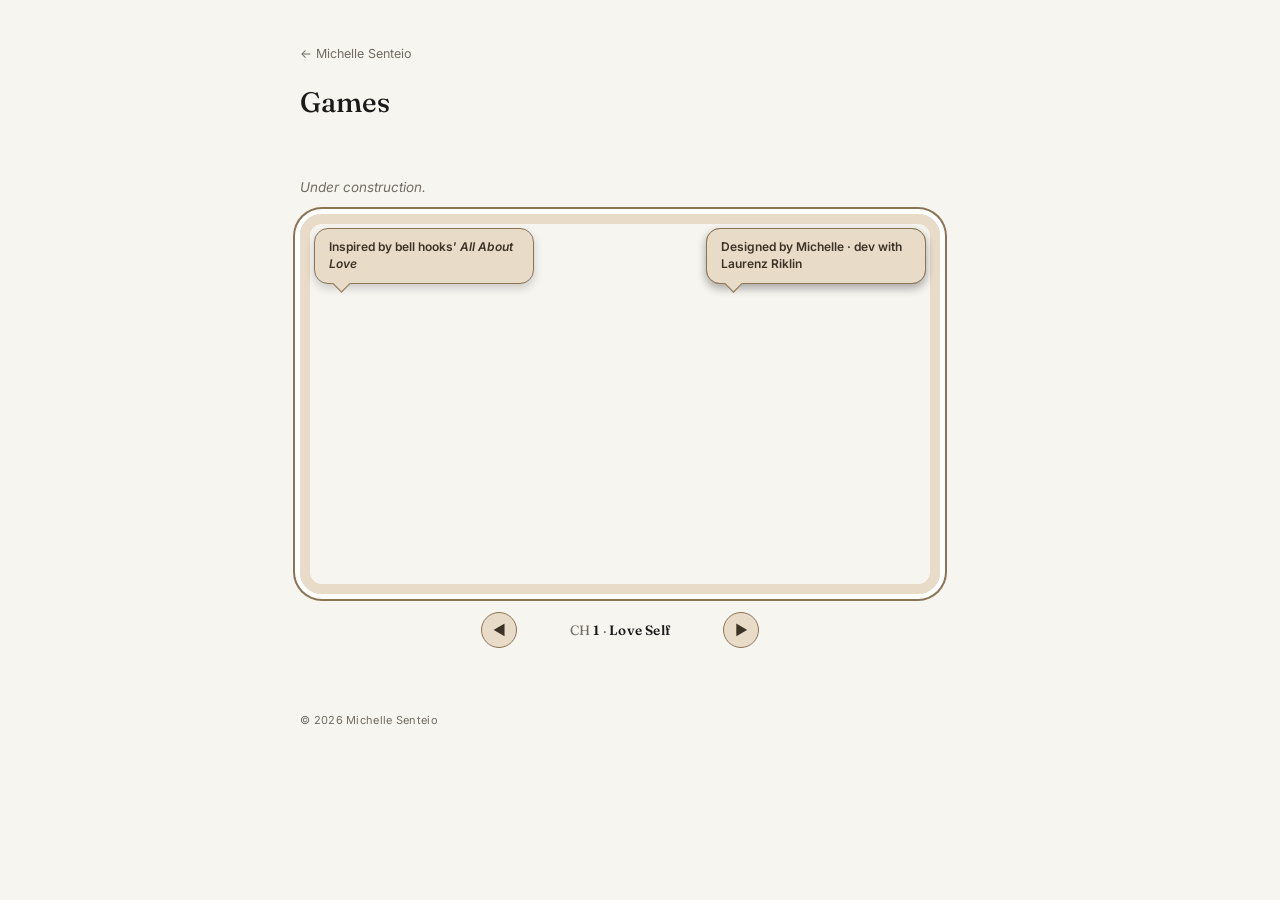
==== games.html @ 9a2dfd37 "Split Looking Glass and Games into their own pages The homepage now links out to lightweight project" ====
<!doctype html>
<html lang="en">
<head>
<meta charset="utf-8">
<meta name="viewport" content="width=device-width, initial-scale=1">
<title>Games — Michelle Senteio</title>
<meta name="robots" content="noindex, nofollow">
<link rel="icon" type="image/png" sizes="32x32" href="images/favicon-32.png">
<link rel="icon" type="image/png" sizes="512x512" href="images/favicon-512.png">
<link rel="apple-touch-icon" href="images/apple-touch-icon.png">
<link rel="preconnect" href="https://fonts.googleapis.com">
<link rel="preconnect" href="https://fonts.gstatic.com" crossorigin>
<link href="https://fonts.googleapis.com/css2?family=Fraunces:opsz,wght@9..144,400;9..144,500;9..144,600&family=Inter:wght@400;500;600&display=swap" rel="stylesheet">
<link rel="stylesheet" href="styles.css">
</head>
<body>

  <div class="container">
    <header class="subpage-header">
      <a class="back-link" href="index.html">&larr; Michelle Senteio</a>
      <h1 class="subpage-title">Games</h1>
    </header>

    <main>
      <section class="section">
        <p class="wip">Under construction.</p>

        <div class="game-tv">

          <div class="game-clip is-active" data-channel="1" data-title="Love Self">
            <video src="images/loveself-loop.mp4" autoplay muted loop playsinline></video>
            <div class="popup-bubble popup-3 pos-tr">Love Self — made for Graffiti Games, Play NYC 2020</div>
            <div class="popup-bubble popup-3 pos-tl" style="animation-delay:5.5s">Inspired by bell hooks&rsquo; <em>All About Love</em></div>
            <div class="popup-bubble popup-3 pos-tr" style="animation-delay:11s">Designed by Michelle &middot; dev with Laurenz Riklin</div>
          </div>

          <div class="game-clip" data-channel="2" data-title="Tuned Out">
            <video src="images/tuned-out-loop.mp4" muted loop playsinline></video>
            <div class="popup-bubble popup-3 pos-bl">Tuned Out — made with Ben Sironko &amp; Denver Coulson</div>
            <div class="popup-bubble popup-3 pos-br" style="animation-delay:5.5s">Winner, Human Human Machine Award &mdash; A MAZE./Berlin</div>
            <div class="popup-bubble popup-3 pos-bl" style="animation-delay:11s">NYU Game Center Incubator, 2017 &middot; toured XOXO Fest, Fantastic Arcade, Death By Arcade, IndieCade &amp; more</div>
          </div>

          <div class="game-clip" data-channel="3" data-title="Collect and Destroy">
            <video src="images/mermaid-loop.mp4" muted loop playsinline></video>
            <div class="popup-bubble popup-2 pos-tr">Video game music video for Merd Saplo &mdash; &ldquo;Collect and Destroy&rdquo;</div>
            <div class="popup-bubble popup-2 pos-br" style="animation-delay:5.5s">Made in collaboration with Laurenz Riklin</div>
          </div>

          <div class="game-clip" data-channel="4" data-title="Got an Idea">
            <video src="images/gotanidea-loop.mp4" muted loop playsinline></video>
            <div class="popup-bubble popup-2 pos-tr">Video game music video for Baba Ali &mdash; &ldquo;Got an Idea&rdquo;</div>
            <div class="popup-bubble popup-2 pos-bl" style="animation-delay:5.5s">Made in collaboration with Laurenz Riklin</div>
          </div>

          <div class="tv-static"></div>

          <div class="game-tv-controls">
            <button type="button" class="game-tv-btn" data-dir="-1" aria-label="Previous channel">&#9664;</button>
            <span class="game-tv-channel">CH <span class="game-tv-channel-num">1</span> &middot; <span class="game-tv-channel-title">Love Self</span></span>
            <button type="button" class="game-tv-btn" data-dir="1" aria-label="Next channel">&#9654;</button>
          </div>

        </div>
      </section>
    </main>

    <footer class="site-footer">
      <span>&copy; 2026 Michelle Senteio</span>
    </footer>
  </div>

  <script src="script.js"></script>
</body>
</html>
---- styles.css ----
:root{
  --ink:#1C1B1A;
  --muted:#726D63;
  --paper:#F7F5F0;
  --line:#E3DFD5;
  --serif:'Fraunces',Georgia,'Times New Roman',serif;
  --sans:'Inter',-apple-system,BlinkMacSystemFont,'Segoe UI',sans-serif;
  --max:680px;
}

*{box-sizing:border-box}
html,body{margin:0;padding:0}

body{
  background:var(--paper);
  color:var(--ink);
  font-family:var(--sans);
  line-height:1.6;
  -webkit-font-smoothing:antialiased;
}

.container{
  padding:0 24px;
}

header.intro,
main,
footer.site-footer{
  max-width:var(--max);
  margin:0 auto;
}

/* ---------- BANNER ---------- */
.banner{
  width:100%;
  line-height:0;
}

.banner-img{
  width:100%;
  height:auto;
  display:block;
}

/* ---------- INTRO ---------- */
header.intro{
  padding:40px 0 8px;
}

.name{
  font-family:var(--serif);
  font-weight:500;
  font-size:32px;
  line-height:1.1;
  margin:0 0 6px;
}

.role-line{
  font-size:11px;
  letter-spacing:2px;
  text-transform:uppercase;
  color:var(--muted);
  margin:0 0 16px;
}

.lede-row{
  display:flex;
  gap:24px;
  align-items:flex-start;
}

.lede{
  font-size:14.5px;
  color:#3C3830;
  line-height:1.6;
  margin:0;
  max-width:52ch;
  flex:1;
}

.lede em{font-style:italic;color:var(--ink)}

.lede-swim-wrap{
  flex-shrink:0;
  width:140px;
  height:140px;
  position:relative;
  display:block;
  cursor:pointer;
}

.lede-swim{
  position:absolute;
  inset:0;
  border-radius:50%;
  overflow:hidden;
  border:1px solid var(--line);
  background:#fff;
  display:block;
}

.lede-swim-badge{
  position:absolute;
  top:-10px;
  right:-10px;
  width:34px;
  height:auto;
  pointer-events:none;
  filter:drop-shadow(0 2px 4px rgba(28,27,26,.2));
}

.lede-swim-img{
  position:absolute;
  top:50%;
  left:50%;
  width:120px;
  height:120px;
  object-fit:contain;
  transform:translate(-50%, -50%) scale(1);
  transition:transform .2s ease-out;
  pointer-events:none;
}

.lede-swim::after{
  content:"";
  position:absolute;
  inset:0;
  border-radius:50%;
  pointer-events:none;
  background:
    radial-gradient(circle at 32% 28%, rgba(255,255,255,.55), rgba(255,255,255,0) 45%),
    radial-gradient(circle at 68% 76%, rgba(0,0,0,.10), rgba(0,0,0,0) 55%);
  opacity:0;
  transition:opacity .2s ease-out;
}

.lede-swim.is-hover::after{
  opacity:1;
}

@media (max-width:560px){
  header.intro{padding-top:32px}
  .lede-row{flex-direction:column-reverse;gap:20px}
}

/* ---------- SECTIONS ---------- */
main{padding:44px 0 8px}

.section{margin-bottom:8px}

.section h2{
  font-family:var(--sans);
  font-weight:600;
  font-size:11px;
  letter-spacing:2.4px;
  text-transform:uppercase;
  color:var(--muted);
  margin:0 0 22px;
}

.rule{height:1px;background:var(--line);margin:22px 0}
.rule.wide{margin:36px 0}

/* ---------- EXPERIENCE ---------- */
.wip{
  font-style:italic;
  font-size:13.5px;
  color:var(--muted);
  margin:0;
}

.project-card{
  display:block;
  text-decoration:none;
  color:inherit;
  margin-top:20px;
}

.project-card:first-of-type{
  margin-top:0;
}

.project-card-media{
  position:relative;
  display:block;
  overflow:hidden;
  border:1px solid var(--line);
}

.project-card-media img{
  width:100%;
  height:260px;
  object-fit:cover;
  display:block;
  transition:transform .3s ease;
}

.project-card:hover .project-card-media img{
  transform:scale(1.03);
}

.project-card-label{
  position:absolute;
  left:0;
  right:0;
  bottom:0;
  margin:0;
  padding:28px 18px 14px;
  background:linear-gradient(to top, rgba(0,0,0,.6), rgba(0,0,0,0));
  font-family:var(--serif);
  font-weight:600;
  font-size:16px;
  color:#fff;
}

.project-card-label .arrow{
  color:rgba(255,255,255,.75);
  display:inline-block;
  margin-left:4px;
  transition:margin-left .2s ease;
}

.project-card:hover .project-card-label .arrow{
  margin-left:9px;
}

/* ---------- SUBPAGES ---------- */
.subpage-header{
  padding:40px 0 8px;
  max-width:var(--max);
  margin:0 auto;
}

.back-link{
  display:inline-block;
  font-size:12.5px;
  color:var(--muted);
  text-decoration:none;
  margin-bottom:16px;
}

.back-link:hover{
  color:var(--ink);
}

.subpage-title{
  font-family:var(--serif);
  font-weight:500;
  font-size:28px;
  margin:0;
}

.wip-images{
  display:grid;
  grid-template-columns:repeat(auto-fit, minmax(260px, 1fr));
  gap:16px;
  margin-top:16px;
}

.wip-images a{
  display:contents;
}

.wip-images img,
.wip-images video{
  width:100%;
  height:260px;
  object-fit:cover;
  border:1px solid var(--line);
  display:block;
}

/* ---------- GAME TV ---------- */
.game-tv{
  position:relative;
  max-width:640px;
  margin-top:16px;
}

.game-clip{
  position:relative;
  display:none;
}

.game-clip.is-active{
  display:block;
}

.game-clip video{
  width:100%;
  height:380px;
  object-fit:cover;
  display:block;
  border:10px solid #E8DCC8;
  border-radius:22px;
  box-shadow:0 0 0 5px #fff, 0 0 0 7px #8B7355;
}

.tv-static{
  position:absolute;
  top:0;
  left:0;
  width:100%;
  height:380px;
  border-radius:22px;
  overflow:hidden;
  background-image:url('images/tv-static.svg');
  background-size:180px 180px;
  opacity:0;
  pointer-events:none;
  z-index:6;
  transition:opacity .1s linear;
}

@keyframes tv-static-flicker{
  0%{ background-position:0 0; }
  10%{ background-position:-40px 10px; }
  20%{ background-position:20px -30px; }
  30%{ background-position:-10px 25px; }
  40%{ background-position:35px -15px; }
  50%{ background-position:-25px -5px; }
  60%{ background-position:15px 20px; }
  70%{ background-position:-35px -20px; }
  80%{ background-position:5px 15px; }
  90%{ background-position:-15px -10px; }
  100%{ background-position:0 0; }
}

.tv-static.is-switching{
  opacity:.92;
  animation:tv-static-flicker .12s steps(2) infinite;
}

.game-tv-controls{
  display:flex;
  align-items:center;
  justify-content:center;
  gap:18px;
  margin-top:18px;
}

.game-tv-btn{
  font-family:var(--sans);
  font-size:14px;
  color:#3C3226;
  background:#E8DCC8;
  border:1.5px solid #8B7355;
  border-radius:50%;
  width:36px;
  height:36px;
  line-height:1;
  cursor:pointer;
  transition:background .15s ease-out;
}

.game-tv-btn:hover{
  background:#dccdae;
}

.game-tv-channel{
  font-family:var(--serif);
  font-size:13.5px;
  color:var(--muted);
  letter-spacing:.2px;
  min-width:170px;
  text-align:center;
}

.game-tv-channel-num,
.game-tv-channel-title{
  color:var(--ink);
  font-weight:600;
}

@keyframes popup-cycle{
  0%, 100%{ opacity:0; transform:scale(.85) translateY(6px); }
  8%, 22%{ opacity:1; transform:scale(1) translateY(0); }
  30%{ opacity:0; transform:scale(.9) translateY(-4px); }
}

.popup-bubble{
  position:absolute;
  max-width:220px;
  background:#E8DCC8;
  color:#3C3226;
  border:1.5px solid #8B7355;
  border-radius:14px;
  padding:10px 14px;
  font-family:var(--sans);
  font-size:12px;
  font-weight:600;
  line-height:1.4;
  box-shadow:0 4px 10px rgba(0,0,0,.18);
  z-index:3;
  pointer-events:none;
  animation-name:popup-cycle;
  animation-iteration-count:infinite;
  animation-timing-function:ease-out;
}

.popup-bubble::after{
  content:"";
  position:absolute;
  width:12px;
  height:12px;
  background:#E8DCC8;
  border-right:1.5px solid #8B7355;
  border-bottom:1.5px solid #8B7355;
  bottom:-7px;
  left:20px;
  transform:rotate(45deg);
}

.popup-3{ animation-duration:16.5s; }
.popup-2{ animation-duration:11s; }

.pos-tl{ top:14px; left:14px; }
.pos-tr{ top:14px; right:14px; }
.pos-bl{ bottom:14px; left:14px; }
.pos-br{ bottom:14px; right:14px; }

.wip-images img.contain{
  object-fit:contain;
  background:#fff;
  padding:16px;
}

/* ---------- EDUCATION ---------- */
.edu{margin-bottom:14px}
.edu:last-child{margin-bottom:0}
.edu .t{font-family:var(--serif);font-weight:600;font-size:15px}
.edu .d{font-size:12.5px;color:var(--muted);margin-top:2px}

/* ---------- RECOGNITION ---------- */
ul.rec{list-style:none;margin:0;padding:0}
ul.rec li{
  font-size:13.5px;
  color:#3C3830;
  line-height:1.5;
  margin-bottom:9px;
}
ul.rec li:last-child{margin-bottom:0}
ul.rec .yr{
  font-family:var(--serif);
  font-weight:600;
  color:var(--ink);
  margin-right:8px;
}

/* ---------- CONTACT ---------- */
ul.contact{list-style:none;margin:0;padding:0}
ul.contact li{margin-bottom:6px;font-size:13.5px}
ul.contact a{color:var(--ink);text-decoration:none;border-bottom:1px solid var(--line)}
ul.contact a:hover{border-bottom-color:var(--ink)}

/* ---------- FOOTER ---------- */
.site-footer{
  padding:48px 0 56px;
  font-size:11px;
  color:var(--muted);
  letter-spacing:.3px;
}
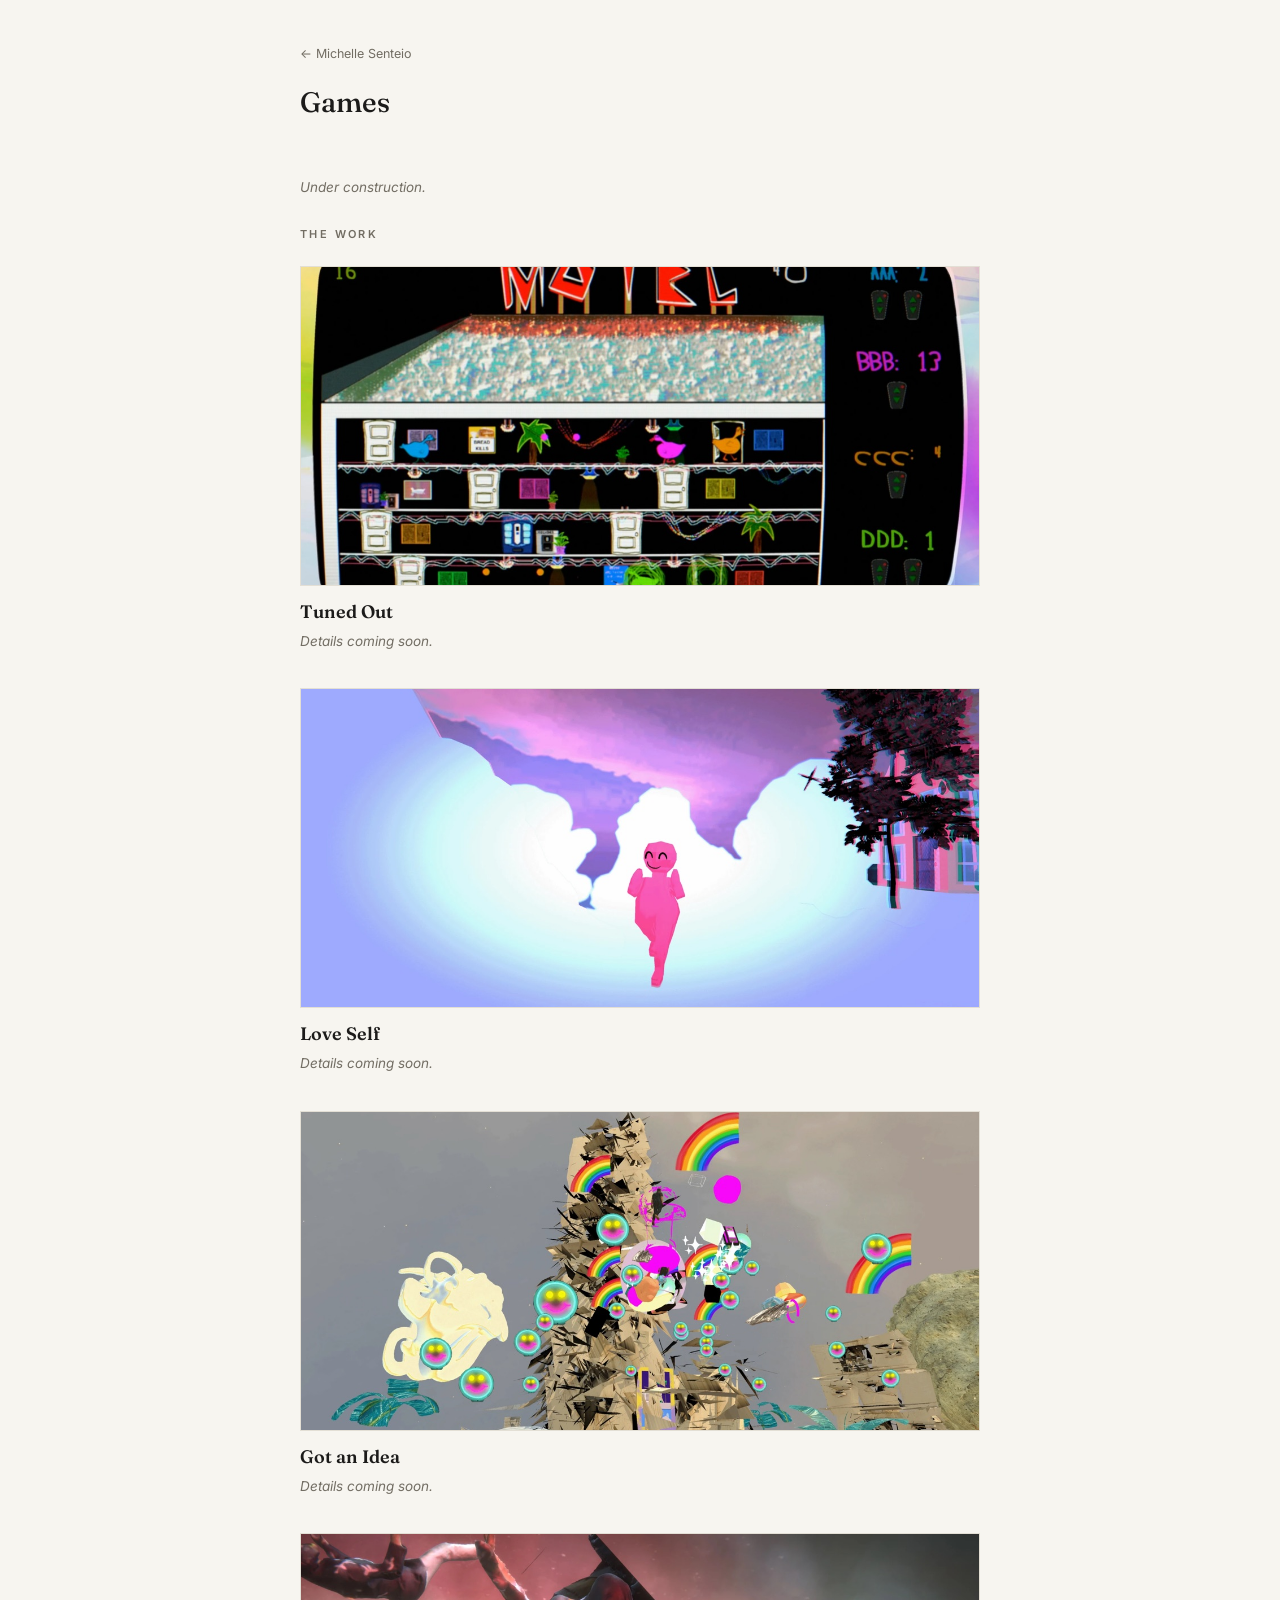
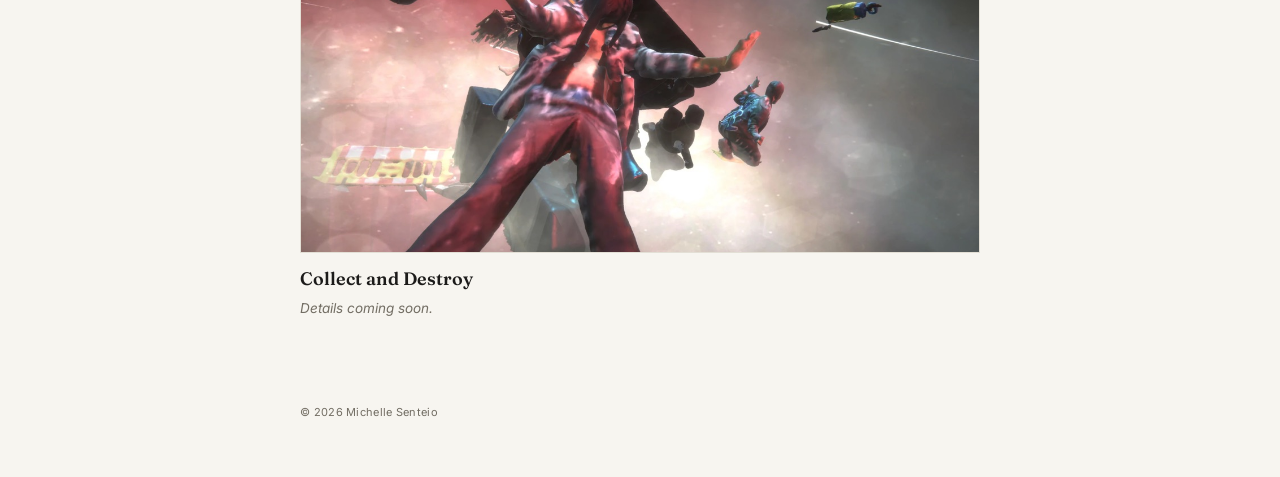
==== commit c6c5f7ed: "Replace TV channel-switcher with a hover-to-play work list Removes the pop-up fact bubbles and the s" ====
--- a/games.html
+++ b/games.html
@@ -25,40 +25,51 @@
       <section class="section">
         <p class="wip">Under construction.</p>
 
-        <div class="game-tv">
+        <h2>The Work</h2>
+        <div class="work-list">
 
-          <div class="game-clip is-active" data-channel="1" data-title="Love Self">
-            <video src="images/loveself-loop.mp4" autoplay muted loop playsinline></video>
-            <div class="popup-bubble popup-3 pos-tr">Love Self — made for Graffiti Games, Play NYC 2020</div>
-            <div class="popup-bubble popup-3 pos-tl" style="animation-delay:5.5s">Inspired by bell hooks&rsquo; <em>All About Love</em></div>
-            <div class="popup-bubble popup-3 pos-tr" style="animation-delay:11s">Designed by Michelle &middot; dev with Laurenz Riklin</div>
+          <div class="work-item">
+            <div class="work-item-media">
+              <img src="images/work-tuned-out.jpg" alt="Tuned Out">
+              <video src="images/tuned-out-loop.mp4" muted loop playsinline></video>
+            </div>
+            <div class="work-item-text">
+              <h3>Tuned Out</h3>
+              <p class="wip">Details coming soon.</p>
+            </div>
           </div>
 
-          <div class="game-clip" data-channel="2" data-title="Tuned Out">
-            <video src="images/tuned-out-loop.mp4" muted loop playsinline></video>
-            <div class="popup-bubble popup-3 pos-bl">Tuned Out — made with Ben Sironko &amp; Denver Coulson</div>
-            <div class="popup-bubble popup-3 pos-br" style="animation-delay:5.5s">Winner, Human Human Machine Award &mdash; A MAZE./Berlin</div>
-            <div class="popup-bubble popup-3 pos-bl" style="animation-delay:11s">NYU Game Center Incubator, 2017 &middot; toured XOXO Fest, Fantastic Arcade, Death By Arcade, IndieCade &amp; more</div>
+          <div class="work-item">
+            <div class="work-item-media">
+              <img src="images/work-love-self.jpg" alt="Love Self">
+              <video src="images/loveself-loop.mp4" muted loop playsinline></video>
+            </div>
+            <div class="work-item-text">
+              <h3>Love Self</h3>
+              <p class="wip">Details coming soon.</p>
+            </div>
           </div>
 
-          <div class="game-clip" data-channel="3" data-title="Collect and Destroy">
-            <video src="images/mermaid-loop.mp4" muted loop playsinline></video>
-            <div class="popup-bubble popup-2 pos-tr">Video game music video for Merd Saplo &mdash; &ldquo;Collect and Destroy&rdquo;</div>
-            <div class="popup-bubble popup-2 pos-br" style="animation-delay:5.5s">Made in collaboration with Laurenz Riklin</div>
+          <div class="work-item">
+            <div class="work-item-media">
+              <img src="images/work-got-an-idea.jpg" alt="Got an Idea">
+              <video src="images/gotanidea-loop.mp4" muted loop playsinline></video>
+            </div>
+            <div class="work-item-text">
+              <h3>Got an Idea</h3>
+              <p class="wip">Details coming soon.</p>
+            </div>
           </div>
 
-          <div class="game-clip" data-channel="4" data-title="Got an Idea">
-            <video src="images/gotanidea-loop.mp4" muted loop playsinline></video>
-            <div class="popup-bubble popup-2 pos-tr">Video game music video for Baba Ali &mdash; &ldquo;Got an Idea&rdquo;</div>
-            <div class="popup-bubble popup-2 pos-bl" style="animation-delay:5.5s">Made in collaboration with Laurenz Riklin</div>
-          </div>
-
-          <div class="tv-static"></div>
-
-          <div class="game-tv-controls">
-            <button type="button" class="game-tv-btn" data-dir="-1" aria-label="Previous channel">&#9664;</button>
-            <span class="game-tv-channel">CH <span class="game-tv-channel-num">1</span> &middot; <span class="game-tv-channel-title">Love Self</span></span>
-            <button type="button" class="game-tv-btn" data-dir="1" aria-label="Next channel">&#9654;</button>
+          <div class="work-item">
+            <div class="work-item-media">
+              <img src="images/work-collect-and-destroy.jpg" alt="Collect and Destroy">
+              <video src="images/mermaid-loop.mp4" muted loop playsinline></video>
+            </div>
+            <div class="work-item-text">
+              <h3>Collect and Destroy</h3>
+              <p class="wip">Details coming soon.</p>
+            </div>
           </div>
 
         </div>
--- a/styles.css
+++ b/styles.css
@@ -166,7 +166,7 @@
   font-style:italic;
   font-size:13.5px;
   color:var(--muted);
-  margin:0;
+  margin:0 0 28px;
 }
 
 .project-card{
@@ -269,155 +269,6 @@
   border:1px solid var(--line);
   display:block;
 }
-
-/* ---------- GAME TV ---------- */
-.game-tv{
-  position:relative;
-  max-width:640px;
-  margin-top:16px;
-}
-
-.game-clip{
-  position:relative;
-  display:none;
-}
-
-.game-clip.is-active{
-  display:block;
-}
-
-.game-clip video{
-  width:100%;
-  height:380px;
-  object-fit:cover;
-  display:block;
-  border:10px solid #E8DCC8;
-  border-radius:22px;
-  box-shadow:0 0 0 5px #fff, 0 0 0 7px #8B7355;
-}
-
-.tv-static{
-  position:absolute;
-  top:0;
-  left:0;
-  width:100%;
-  height:380px;
-  border-radius:22px;
-  overflow:hidden;
-  background-image:url('images/tv-static.svg');
-  background-size:180px 180px;
-  opacity:0;
-  pointer-events:none;
-  z-index:6;
-  transition:opacity .1s linear;
-}
-
-@keyframes tv-static-flicker{
-  0%{ background-position:0 0; }
-  10%{ background-position:-40px 10px; }
-  20%{ background-position:20px -30px; }
-  30%{ background-position:-10px 25px; }
-  40%{ background-position:35px -15px; }
-  50%{ background-position:-25px -5px; }
-  60%{ background-position:15px 20px; }
-  70%{ background-position:-35px -20px; }
-  80%{ background-position:5px 15px; }
-  90%{ background-position:-15px -10px; }
-  100%{ background-position:0 0; }
-}
-
-.tv-static.is-switching{
-  opacity:.92;
-  animation:tv-static-flicker .12s steps(2) infinite;
-}
-
-.game-tv-controls{
-  display:flex;
-  align-items:center;
-  justify-content:center;
-  gap:18px;
-  margin-top:18px;
-}
-
-.game-tv-btn{
-  font-family:var(--sans);
-  font-size:14px;
-  color:#3C3226;
-  background:#E8DCC8;
-  border:1.5px solid #8B7355;
-  border-radius:50%;
-  width:36px;
-  height:36px;
-  line-height:1;
-  cursor:pointer;
-  transition:background .15s ease-out;
-}
-
-.game-tv-btn:hover{
-  background:#dccdae;
-}
-
-.game-tv-channel{
-  font-family:var(--serif);
-  font-size:13.5px;
-  color:var(--muted);
-  letter-spacing:.2px;
-  min-width:170px;
-  text-align:center;
-}
-
-.game-tv-channel-num,
-.game-tv-channel-title{
-  color:var(--ink);
-  font-weight:600;
-}
-
-@keyframes popup-cycle{
-  0%, 100%{ opacity:0; transform:scale(.85) translateY(6px); }
-  8%, 22%{ opacity:1; transform:scale(1) translateY(0); }
-  30%{ opacity:0; transform:scale(.9) translateY(-4px); }
-}
-
-.popup-bubble{
-  position:absolute;
-  max-width:220px;
-  background:#E8DCC8;
-  color:#3C3226;
-  border:1.5px solid #8B7355;
-  border-radius:14px;
-  padding:10px 14px;
-  font-family:var(--sans);
-  font-size:12px;
-  font-weight:600;
-  line-height:1.4;
-  box-shadow:0 4px 10px rgba(0,0,0,.18);
-  z-index:3;
-  pointer-events:none;
-  animation-name:popup-cycle;
-  animation-iteration-count:infinite;
-  animation-timing-function:ease-out;
-}
-
-.popup-bubble::after{
-  content:"";
-  position:absolute;
-  width:12px;
-  height:12px;
-  background:#E8DCC8;
-  border-right:1.5px solid #8B7355;
-  border-bottom:1.5px solid #8B7355;
-  bottom:-7px;
-  left:20px;
-  transform:rotate(45deg);
-}
-
-.popup-3{ animation-duration:16.5s; }
-.popup-2{ animation-duration:11s; }
-
-.pos-tl{ top:14px; left:14px; }
-.pos-tr{ top:14px; right:14px; }
-.pos-bl{ bottom:14px; left:14px; }
-.pos-br{ bottom:14px; right:14px; }
 
 .wip-images img.contain{
   object-fit:contain;
@@ -460,3 +311,55 @@
   color:var(--muted);
   letter-spacing:.3px;
 }
+
+/* ---------- WORK LIST ---------- */
+.work-list{
+  margin-top:20px;
+}
+
+.work-item{
+  margin-bottom:36px;
+}
+
+.work-item:last-child{
+  margin-bottom:0;
+}
+
+.work-item-media{
+  position:relative;
+  width:100%;
+  height:320px;
+  overflow:hidden;
+  border:1px solid var(--line);
+  cursor:pointer;
+}
+
+.work-item-media img,
+.work-item-media video{
+  position:absolute;
+  inset:0;
+  width:100%;
+  height:100%;
+  object-fit:cover;
+  display:block;
+}
+
+.work-item-media video{
+  opacity:0;
+  transition:opacity .25s ease;
+}
+
+.work-item-media.is-playing video{
+  opacity:1;
+}
+
+.work-item-text{
+  margin-top:12px;
+}
+
+.work-item-text h3{
+  font-family:var(--serif);
+  font-weight:600;
+  font-size:18px;
+  margin:0 0 4px;
+}
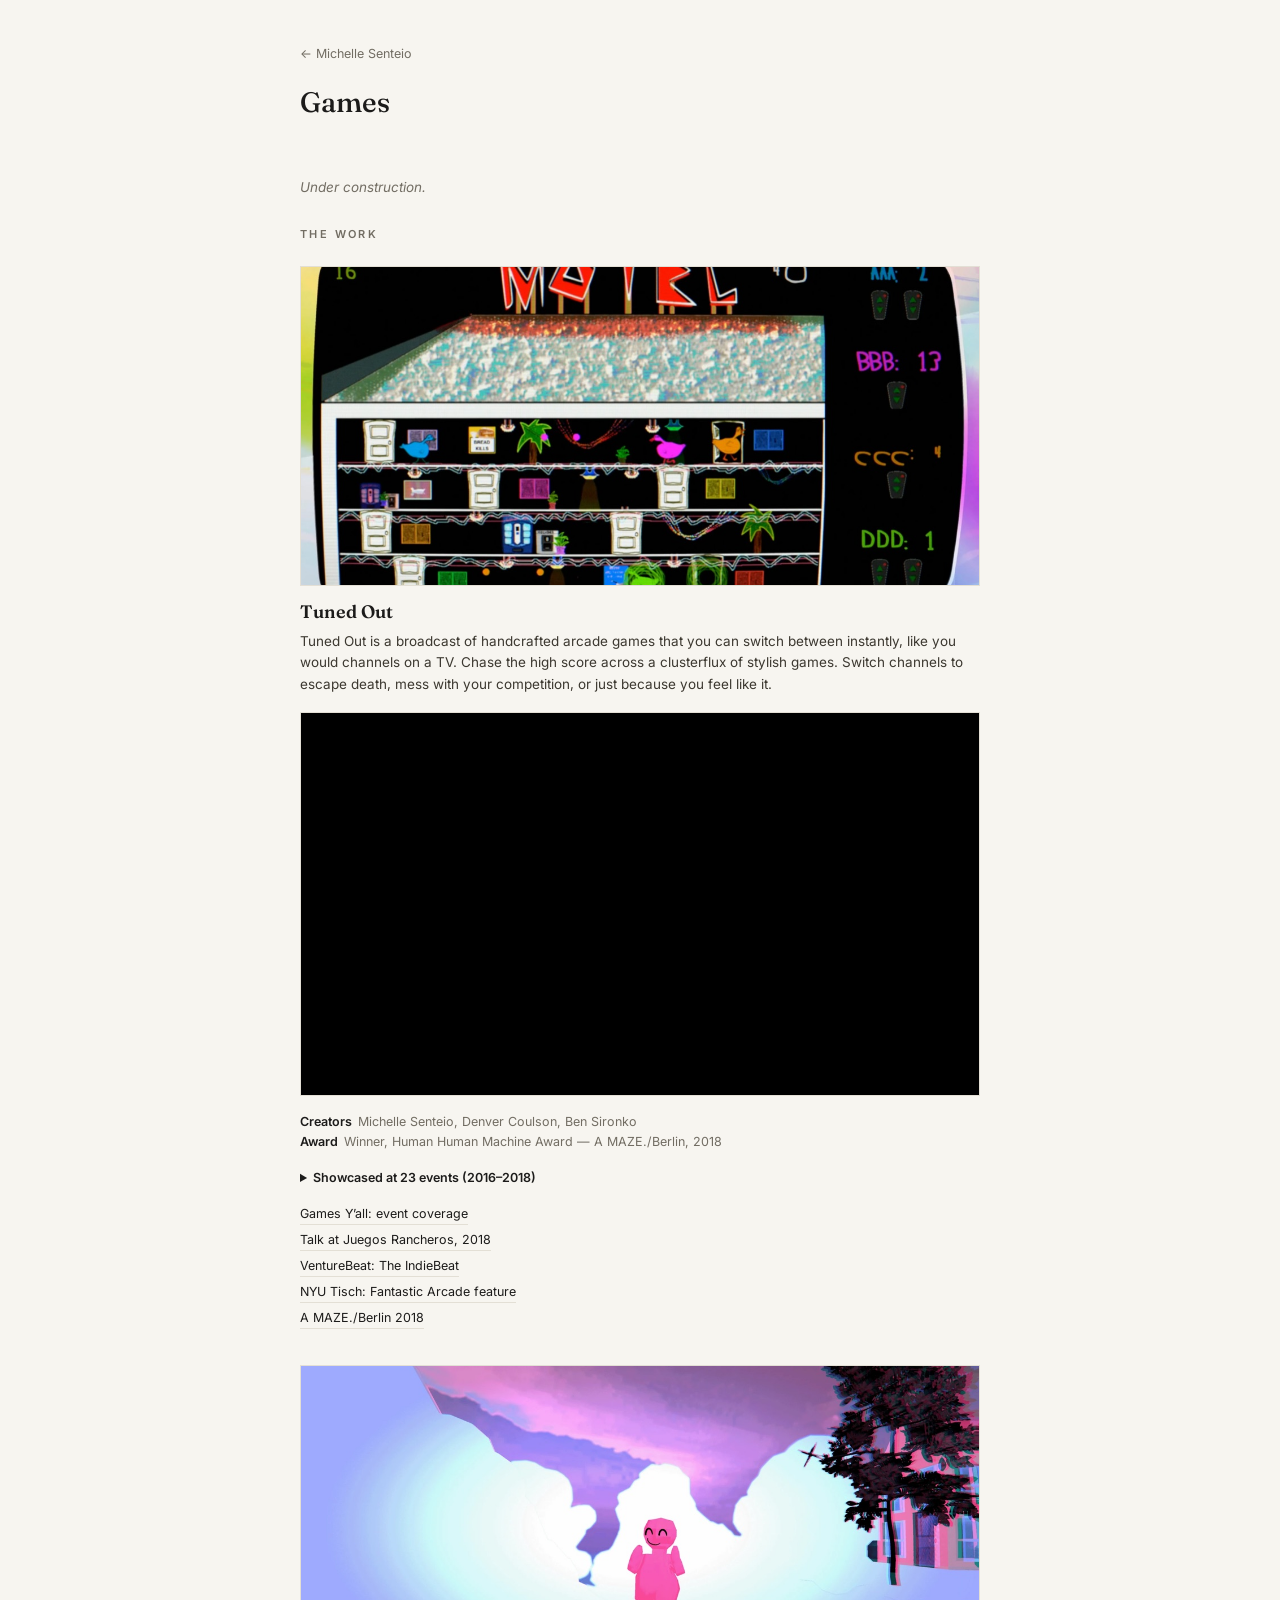
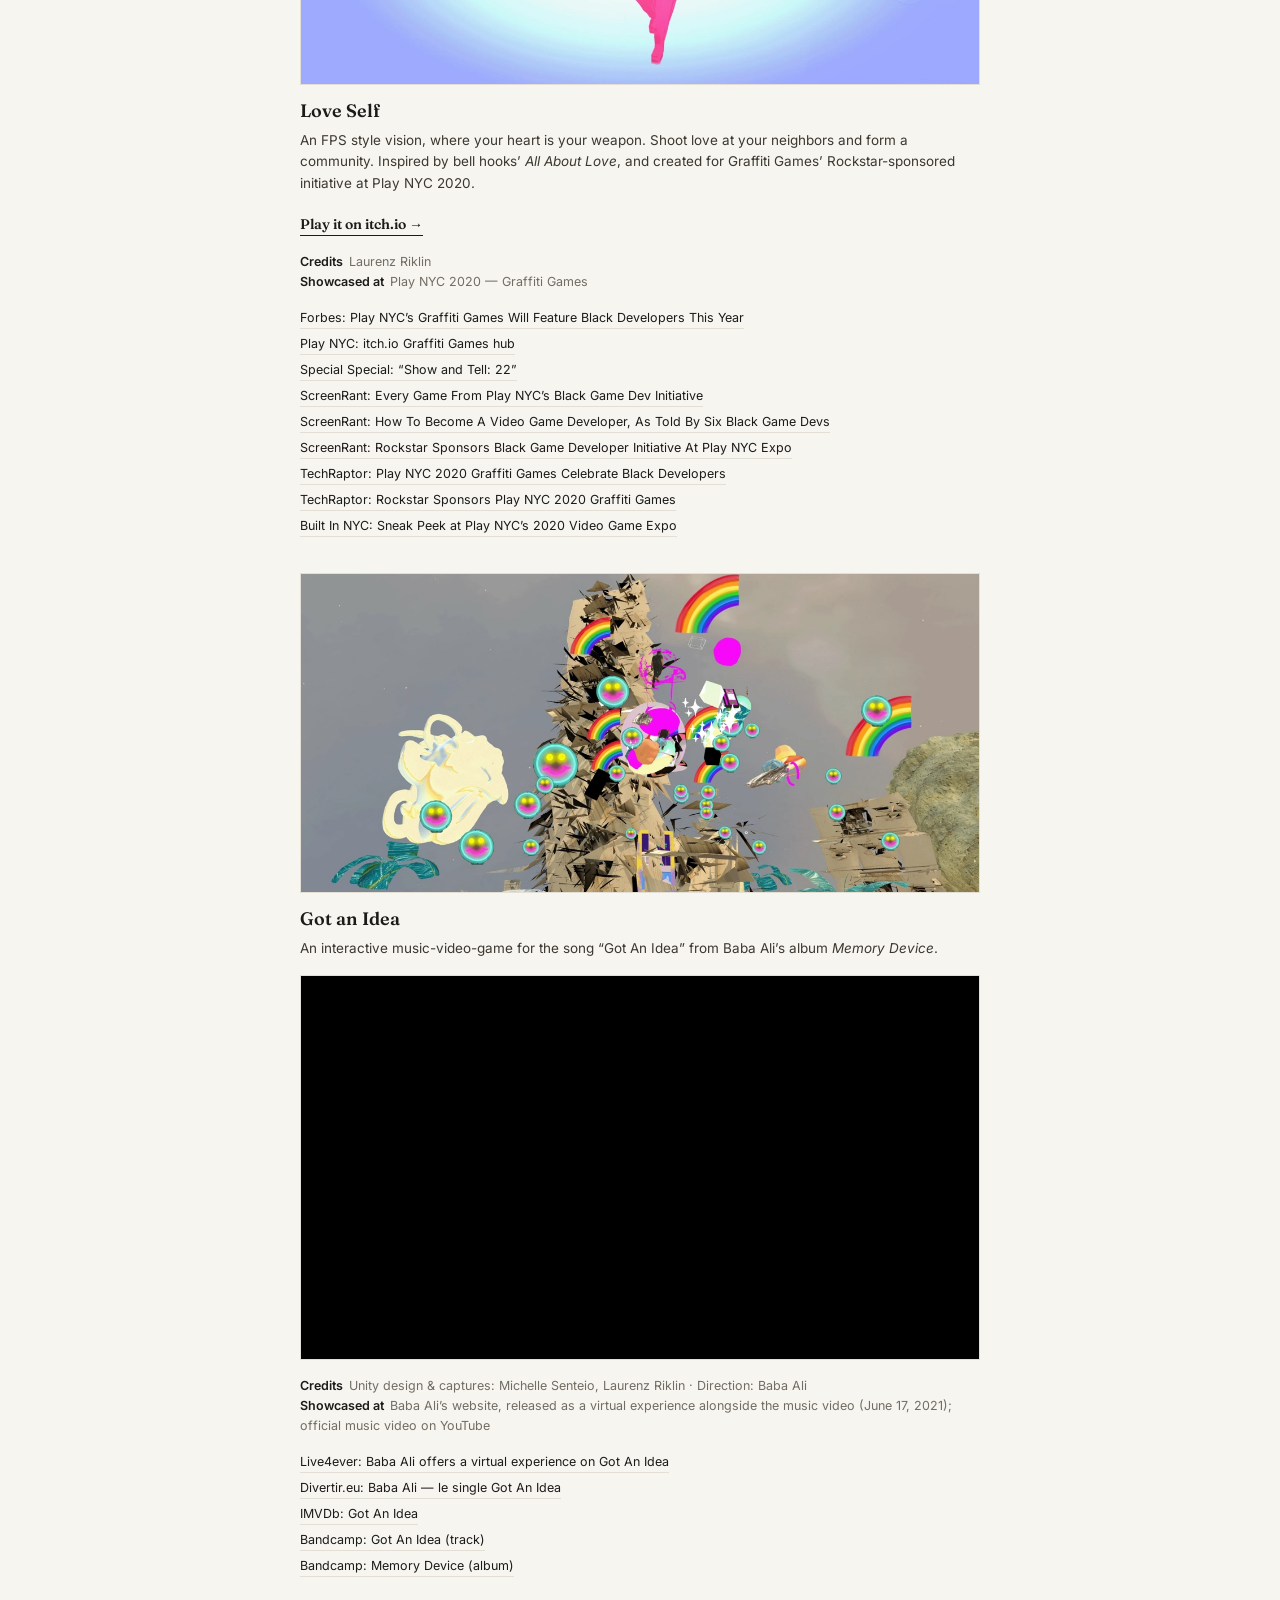
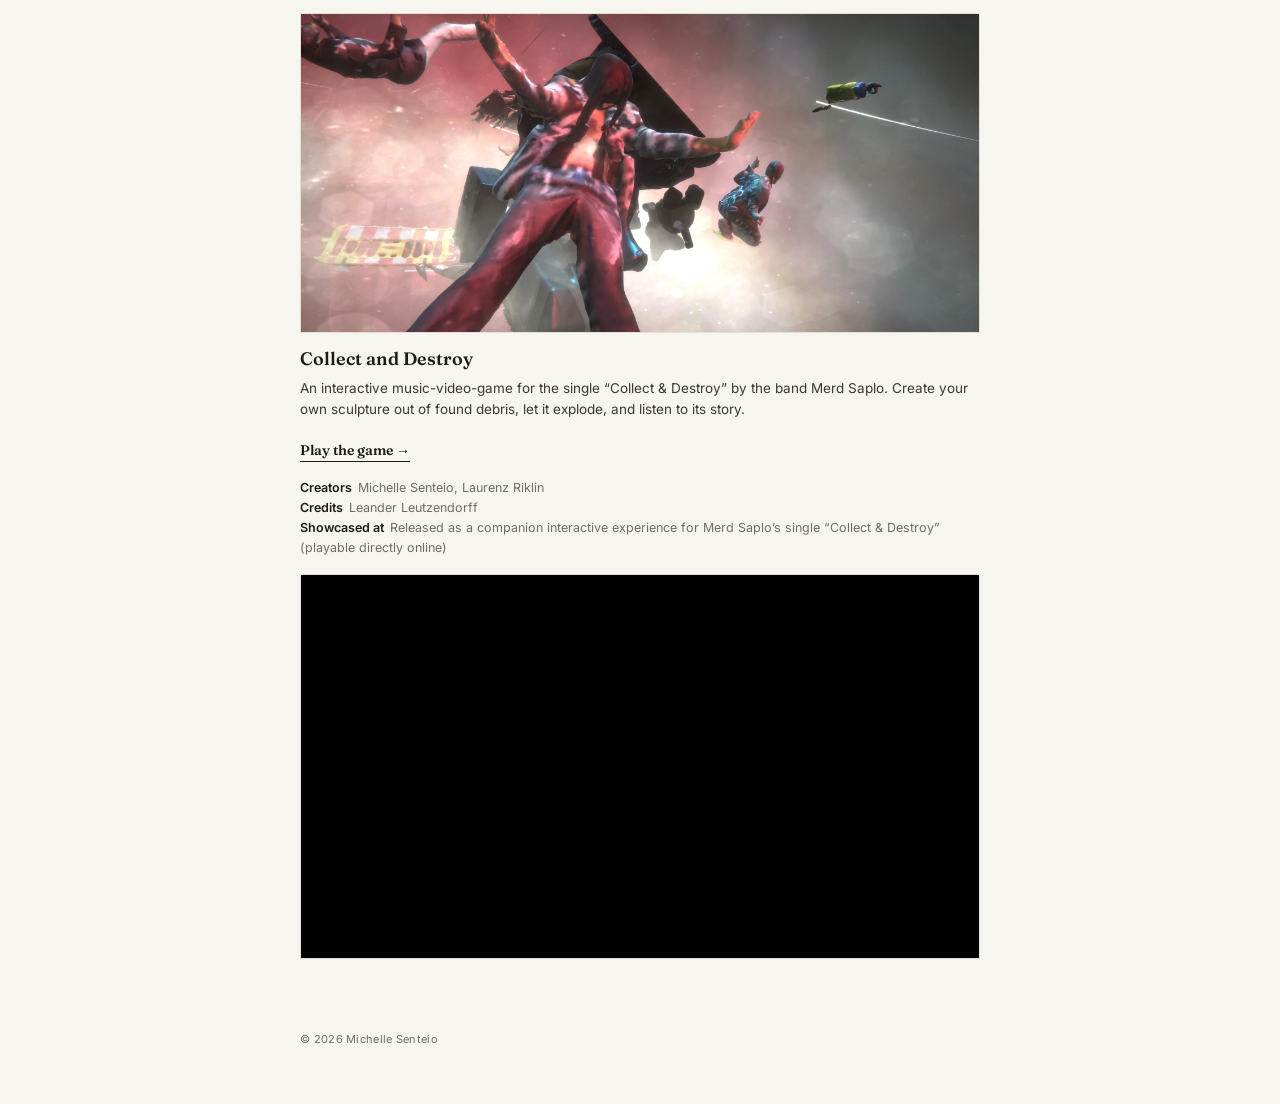
==== commit 2a5b41f0: "Fill out game descriptions, credits, and video embeds Adds full descriptions, creators/credits, show" ====
--- a/games.html
+++ b/games.html
@@ -35,7 +35,53 @@
             </div>
             <div class="work-item-text">
               <h3>Tuned Out</h3>
-              <p class="wip">Details coming soon.</p>
+              <p class="work-desc">Tuned Out is a broadcast of handcrafted arcade games that you can switch between instantly, like you would channels on a TV. Chase the high score across a clusterflux of stylish games. Switch channels to escape death, mess with your competition, or just because you feel like it.</p>
+
+              <div class="video-embed">
+                <iframe src="https://www.youtube.com/embed/3z7yh9CmfJ8" title="Tuned Out gameplay video" frameborder="0" allow="accelerometer; autoplay; clipboard-write; encrypted-media; gyroscope; picture-in-picture; web-share" allowfullscreen></iframe>
+              </div>
+
+              <div class="work-meta">
+                <div class="work-meta-row"><span class="work-meta-label">Creators</span>Michelle Senteio, Denver Coulson, Ben Sironko</div>
+                <div class="work-meta-row"><span class="work-meta-label">Award</span>Winner, Human Human Machine Award &mdash; A MAZE./Berlin, 2018</div>
+              </div>
+
+              <details class="work-showcase">
+                <summary>Showcased at 23 events (2016&ndash;2018)</summary>
+                <ul>
+                  <li>A MAZE/Berlin, Urban Spree, Berlin, Germany &middot; April 2018</li>
+                  <li>That Party, Public Works, San Francisco, CA &middot; March 2018</li>
+                  <li>Death By Audio Arcade Demo Night, Cloud City, Brooklyn, NY &middot; March 2018</li>
+                  <li>Juegos Rancheros at the North Door, Austin, TX &middot; February 2018</li>
+                  <li>Friendship at Bar SK, Collingwood, Victoria, Australia &middot; January&ndash;February 2018</li>
+                  <li>The Leaderboard Indie Game Night, NYC &middot; October 2017</li>
+                  <li>NYC Media Lab &rsquo;17, NYC &middot; September 2017</li>
+                  <li>PLAY NYC, NYC &middot; August 2017</li>
+                  <li>Brooklyn Brewery BQEs and Betas, NYC &middot; July 2017</li>
+                  <li>Gamescape at Artscape, Baltimore &middot; July 2017</li>
+                  <li>Game Devs of Color Expo, NYC &middot; June 2017</li>
+                  <li>Different Games Toronto, Toronto &middot; May 2017</li>
+                  <li>Playcrafting Spring Play: NYC Game Expo, NYC &middot; April 2017</li>
+                  <li>Brooklyn Brewery Beer Mansion, NYC &middot; April 2017</li>
+                  <li>Brooklyn Brewery BQEs and Betas, NYC &middot; March 2017</li>
+                  <li>NYU Game Center Booth, GDC, San Francisco &middot; March 2017</li>
+                  <li>Babycastles, NYC &middot; February 2017</li>
+                  <li>Brooklyn Brewery BQEs and Betas, NYC &middot; December 2016</li>
+                  <li>EGX Leftfield Collection, Birmingham &middot; September 2016</li>
+                  <li>Montreal Independent Games Festival, Montreal &middot; September 2016</li>
+                  <li>Boston Festival of Indie Games, Boston &middot; September 2016</li>
+                  <li>A MAZE/Johannesburg, Johannesburg &middot; August&ndash;September 2016</li>
+                  <li>NYU Game Center End of Year Show, NYC &middot; May 2016</li>
+                </ul>
+              </details>
+
+              <div class="work-links">
+                <a href="https://gamesyall.com/events/2018/01/30/joggernauts-more.html" target="_blank" rel="noopener">Games Y&rsquo;all: event coverage</a>
+                <a href="https://www.youtube.com/watch?v=VeWl78c_MMw" target="_blank" rel="noopener">Talk at Juegos Rancheros, 2018</a>
+                <a href="https://venturebeat.com/pc-gaming/the-indiebeat-tuned-out-channel-surfs-between-15-different-minigames/" target="_blank" rel="noopener">VentureBeat: The IndieBeat</a>
+                <a href="https://tisch.nyu.edu/game-center/news/fantastic-arcade-fueled-by-nyu-game-designers" target="_blank" rel="noopener">NYU Tisch: Fantastic Arcade feature</a>
+                <a href="http://2018.amaze-berlin.de/" target="_blank" rel="noopener">A MAZE./Berlin 2018</a>
+              </div>
             </div>
           </div>
 
@@ -46,7 +92,26 @@
             </div>
             <div class="work-item-text">
               <h3>Love Self</h3>
-              <p class="wip">Details coming soon.</p>
+              <p class="work-desc">An FPS style vision, where your heart is your weapon. Shoot love at your neighbors and form a community. Inspired by bell hooks&rsquo; <em>All About Love</em>, and created for Graffiti Games&rsquo; Rockstar-sponsored initiative at Play NYC 2020.</p>
+
+              <a class="work-play-link" href="https://kidpsychic.itch.io/love-self" target="_blank" rel="noopener">Play it on itch.io &rarr;</a>
+
+              <div class="work-meta">
+                <div class="work-meta-row"><span class="work-meta-label">Credits</span>Laurenz Riklin</div>
+                <div class="work-meta-row"><span class="work-meta-label">Showcased at</span>Play NYC 2020 &mdash; Graffiti Games</div>
+              </div>
+
+              <div class="work-links">
+                <a href="https://www.forbes.com/sites/lizlanier/2020/07/21/play-nycs-graffiti-games-will-feature-black-developers-this-year/" target="_blank" rel="noopener">Forbes: Play NYC&rsquo;s Graffiti Games Will Feature Black Developers This Year</a>
+                <a href="https://playnyc.itch.io" target="_blank" rel="noopener">Play NYC: itch.io Graffiti Games hub</a>
+                <a href="https://specialspecial.com/blogs/journal/showandtell22" target="_blank" rel="noopener">Special Special: &ldquo;Show and Tell: 22&rdquo;</a>
+                <a href="https://screenrant.com/play-nyc-all-graffiti-games-black-game-developers/" target="_blank" rel="noopener">ScreenRant: Every Game From Play NYC&rsquo;s Black Game Dev Initiative</a>
+                <a href="https://screenrant.com/how-become-video-game-developer-black-dev-advice/" target="_blank" rel="noopener">ScreenRant: How To Become A Video Game Developer, As Told By Six Black Game Devs</a>
+                <a href="https://screenrant.com/rockstar-play-nyc-expo-indie-black-game-developers/" target="_blank" rel="noopener">ScreenRant: Rockstar Sponsors Black Game Developer Initiative At Play NYC Expo</a>
+                <a href="https://techraptor.net/gaming/features/play-nyc-2020-graffiti-games" target="_blank" rel="noopener">TechRaptor: Play NYC 2020 Graffiti Games Celebrate Black Developers</a>
+                <a href="https://techraptor.net/gaming/news/rockstar-sponsors-play-nyc-2020-graffiti-games-focusing-on-black-developers" target="_blank" rel="noopener">TechRaptor: Rockstar Sponsors Play NYC 2020 Graffiti Games</a>
+                <a href="https://www.builtinnyc.com/2020/08/05/play-nyc-black-game-devs" target="_blank" rel="noopener">Built In NYC: Sneak Peek at Play NYC&rsquo;s 2020 Video Game Expo</a>
+              </div>
             </div>
           </div>
 
@@ -57,7 +122,24 @@
             </div>
             <div class="work-item-text">
               <h3>Got an Idea</h3>
-              <p class="wip">Details coming soon.</p>
+              <p class="work-desc">An interactive music-video-game for the song &ldquo;Got An Idea&rdquo; from Baba Ali&rsquo;s album <em>Memory Device</em>.</p>
+
+              <div class="video-embed">
+                <iframe src="https://www.youtube.com/embed/UUbkS_pnv7E" title="Got an Idea official video" frameborder="0" allow="accelerometer; autoplay; clipboard-write; encrypted-media; gyroscope; picture-in-picture; web-share" allowfullscreen></iframe>
+              </div>
+
+              <div class="work-meta">
+                <div class="work-meta-row"><span class="work-meta-label">Credits</span>Unity design &amp; captures: Michelle Senteio, Laurenz Riklin &middot; Direction: Baba Ali</div>
+                <div class="work-meta-row"><span class="work-meta-label">Showcased at</span>Baba Ali&rsquo;s website, released as a virtual experience alongside the music video (June 17, 2021); official music video on YouTube</div>
+              </div>
+
+              <div class="work-links">
+                <a href="https://www.live4ever.uk.com/2021/06/baba-ali-got-an-idea/" target="_blank" rel="noopener">Live4ever: Baba Ali offers a virtual experience on Got An Idea</a>
+                <a href="https://www.divertir.eu/blog/culturel/baba-ali-le-single-got-an-idea.html" target="_blank" rel="noopener">Divertir.eu: Baba Ali &mdash; le single Got An Idea</a>
+                <a href="https://imvdb.com/video/baba-ali/got-an-idea" target="_blank" rel="noopener">IMVDb: Got An Idea</a>
+                <a href="https://babaali.bandcamp.com/track/got-an-idea" target="_blank" rel="noopener">Bandcamp: Got An Idea (track)</a>
+                <a href="https://babaali.bandcamp.com/album/memory-device" target="_blank" rel="noopener">Bandcamp: Memory Device (album)</a>
+              </div>
             </div>
           </div>
 
@@ -68,7 +150,19 @@
             </div>
             <div class="work-item-text">
               <h3>Collect and Destroy</h3>
-              <p class="wip">Details coming soon.</p>
+              <p class="work-desc">An interactive music-video-game for the single &ldquo;Collect &amp; Destroy&rdquo; by the band Merd Saplo. Create your own sculpture out of found debris, let it explode, and listen to its story.</p>
+
+              <a class="work-play-link" href="https://collectdestroy.web.app/" target="_blank" rel="noopener">Play the game &rarr;</a>
+
+              <div class="work-meta">
+                <div class="work-meta-row"><span class="work-meta-label">Creators</span>Michelle Senteio, Laurenz Riklin</div>
+                <div class="work-meta-row"><span class="work-meta-label">Credits</span>Leander Leutzendorff</div>
+                <div class="work-meta-row"><span class="work-meta-label">Showcased at</span>Released as a companion interactive experience for Merd Saplo&rsquo;s single &ldquo;Collect &amp; Destroy&rdquo; (playable directly online)</div>
+              </div>
+
+              <div class="video-embed">
+                <iframe src="https://www.youtube.com/embed/videoseries?list=UUvfjZhLSDhm1EcpXacvywUQ" title="Merd Saplo YouTube channel" frameborder="0" allow="accelerometer; autoplay; clipboard-write; encrypted-media; gyroscope; picture-in-picture; web-share" allowfullscreen></iframe>
+              </div>
             </div>
           </div>
 
--- a/styles.css
+++ b/styles.css
@@ -298,6 +298,83 @@
   margin-right:8px;
 }
 
+/* ---------- NEWSLETTER ---------- */
+.newsletter-row{
+  display:flex;
+  gap:24px;
+  align-items:flex-start;
+}
+
+.newsletter-logo{
+  width:110px;
+  height:110px;
+  border-radius:50%;
+  object-fit:cover;
+  flex-shrink:0;
+}
+
+.newsletter-content{
+  flex:1;
+  min-width:0;
+}
+
+@media (max-width:560px){
+  .newsletter-row{flex-direction:column}
+  .newsletter-logo{width:90px;height:90px}
+}
+
+ul.newsletter-list{list-style:none;margin:0;padding:0}
+
+ul.newsletter-list li{margin-bottom:18px}
+ul.newsletter-list li:last-child{margin-bottom:0}
+
+ul.newsletter-list a{
+  display:flex;
+  justify-content:space-between;
+  align-items:baseline;
+  gap:14px;
+  text-decoration:none;
+}
+
+.newsletter-title{
+  font-family:var(--serif);
+  font-weight:600;
+  font-size:15px;
+  color:var(--ink);
+  line-height:1.35;
+}
+
+ul.newsletter-list a:hover .newsletter-title{
+  text-decoration:underline;
+}
+
+.newsletter-date{
+  font-size:11px;
+  color:var(--muted);
+  white-space:nowrap;
+  flex-shrink:0;
+}
+
+.newsletter-sub{
+  font-size:12.5px;
+  color:var(--muted);
+  font-style:italic;
+  margin:3px 0 0;
+}
+
+.newsletter-more{
+  display:inline-block;
+  margin-top:22px;
+  font-size:12.5px;
+  color:var(--ink);
+  text-decoration:none;
+  border-bottom:1px solid var(--line);
+}
+
+.newsletter-more:hover{
+  border-bottom-color:var(--ink);
+}
+
 /* ---------- CONTACT ---------- */
 ul.contact{list-style:none;margin:0;padding:0}
 ul.contact li{margin-bottom:6px;font-size:13.5px}
@@ -363,3 +440,101 @@
   font-size:18px;
   margin:0 0 4px;
 }
+
+.work-desc{
+  font-size:13.5px;
+  line-height:1.6;
+  color:#3C3830;
+  margin:0 0 16px;
+}
+
+.work-meta{
+  margin-bottom:16px;
+}
+
+.work-meta-row{
+  font-size:12.5px;
+  color:var(--muted);
+  line-height:1.6;
+}
+
+.work-meta-label{
+  font-weight:600;
+  color:var(--ink);
+  margin-right:6px;
+}
+
+.work-showcase{
+  margin-bottom:16px;
+  font-size:12.5px;
+  color:var(--muted);
+}
+
+.work-showcase summary{
+  cursor:pointer;
+  color:var(--ink);
+  font-weight:600;
+}
+
+.work-showcase ul{
+  list-style:none;
+  margin:10px 0 0;
+  padding:0;
+}
+
+.work-showcase li{
+  margin-bottom:5px;
+  line-height:1.5;
+}
+
+.work-links{
+  display:flex;
+  flex-direction:column;
+  gap:5px;
+  font-size:12.5px;
+}
+
+.work-links a{
+  color:var(--ink);
+  text-decoration:none;
+  border-bottom:1px solid var(--line);
+  align-self:flex-start;
+}
+
+.work-links a:hover{
+  border-bottom-color:var(--ink);
+}
+
+.work-play-link{
+  display:inline-block;
+  font-family:var(--serif);
+  font-weight:600;
+  font-size:14px;
+  color:var(--ink);
+  text-decoration:none;
+  border-bottom:1.5px solid var(--ink);
+  margin-bottom:16px;
+}
+
+.work-play-link:hover{
+  opacity:.7;
+}
+
+.video-embed{
+  position:relative;
+  width:100%;
+  padding-bottom:56.25%;
+  height:0;
+  overflow:hidden;
+  margin:0 0 16px;
+  border:1px solid var(--line);
+  background:#000;
+}
+
+.video-embed iframe{
+  position:absolute;
+  inset:0;
+  width:100%;
+  height:100%;
+  border:0;
+}
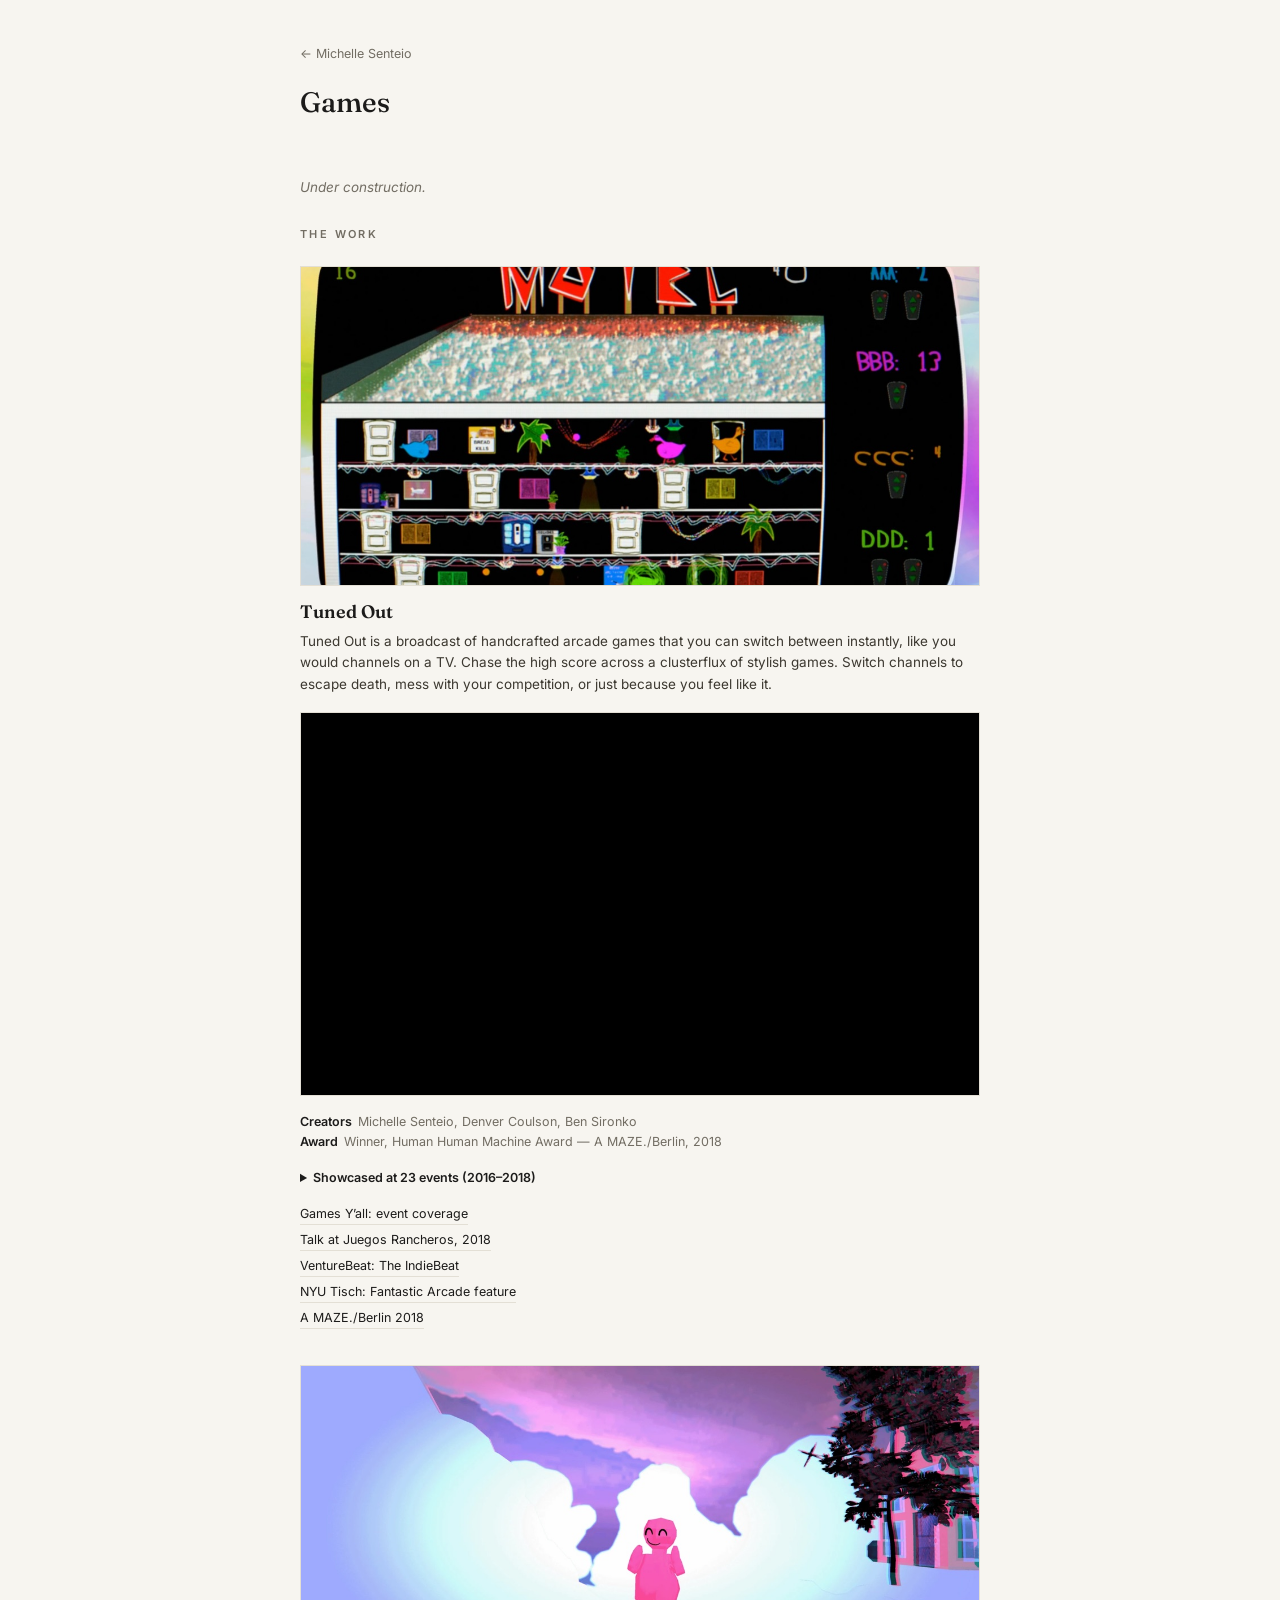
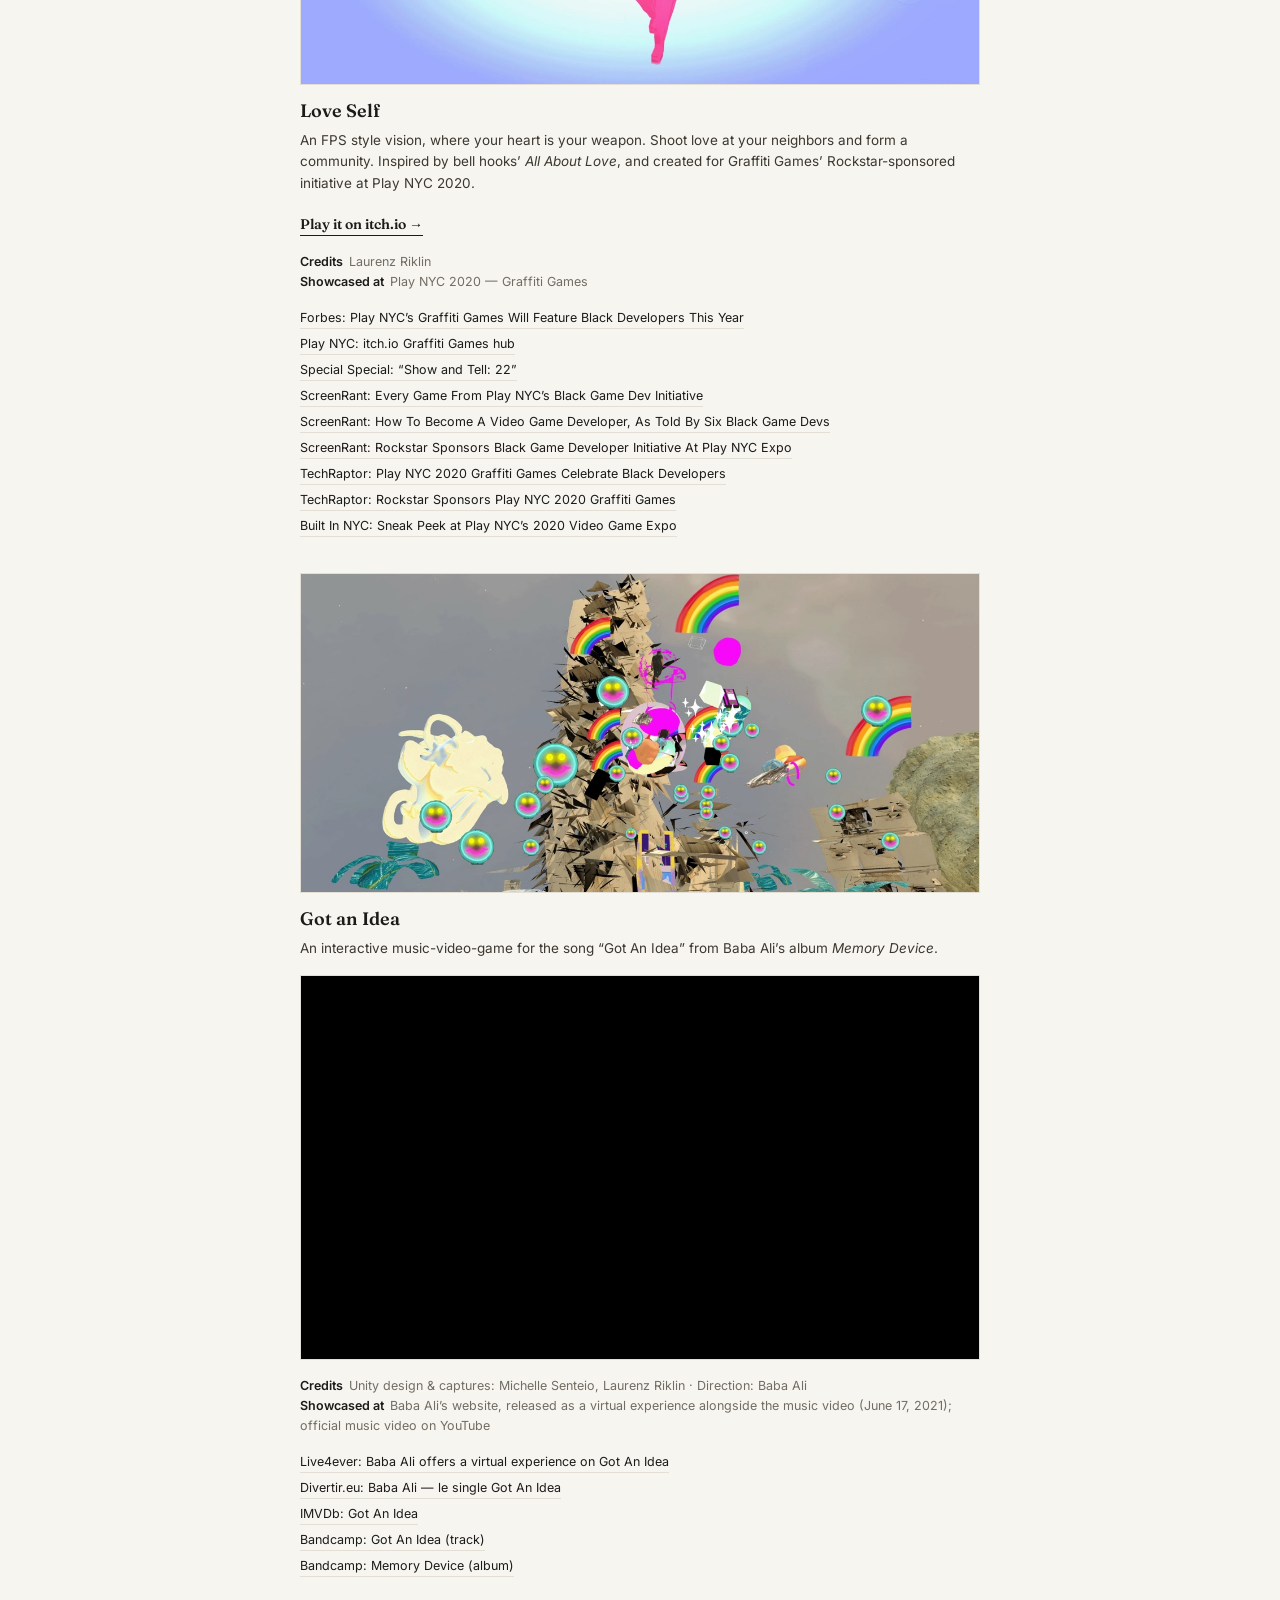
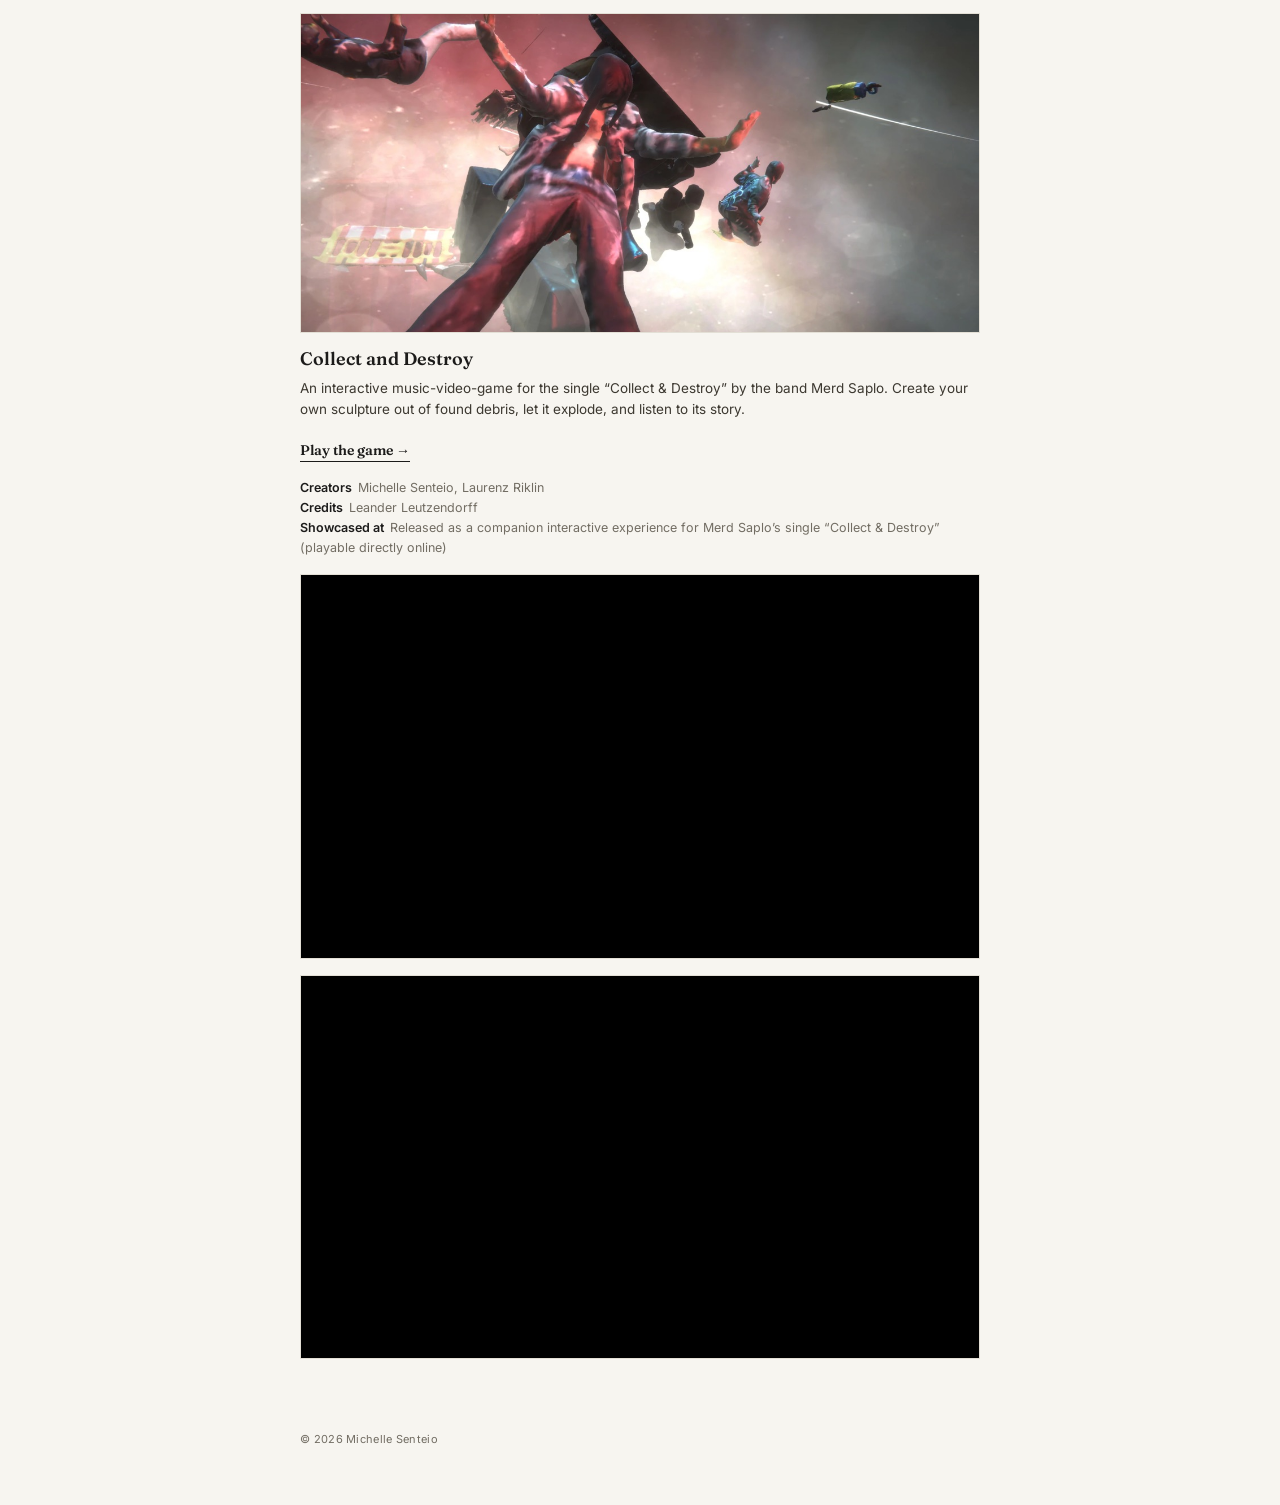
==== commit c9e94014: "Fix Merd Saplo video and add Let's Play embed for Collect and Destroy Co-Authored-By: Claude Sonnet " ====
--- a/games.html
+++ b/games.html
@@ -161,7 +161,11 @@
               </div>
 
               <div class="video-embed">
-                <iframe src="https://www.youtube.com/embed/videoseries?list=UUvfjZhLSDhm1EcpXacvywUQ" title="Merd Saplo YouTube channel" frameborder="0" allow="accelerometer; autoplay; clipboard-write; encrypted-media; gyroscope; picture-in-picture; web-share" allowfullscreen></iframe>
+                <iframe src="https://www.youtube.com/embed/qBlOQNODLWY" title="Collect and Destroy music video" frameborder="0" allow="accelerometer; autoplay; clipboard-write; encrypted-media; gyroscope; picture-in-picture; web-share" allowfullscreen></iframe>
+              </div>
+
+              <div class="video-embed">
+                <iframe src="https://www.youtube.com/embed/_BwPgLylayg" title="Collect and Destroy let's play video" frameborder="0" allow="accelerometer; autoplay; clipboard-write; encrypted-media; gyroscope; picture-in-picture; web-share" allowfullscreen></iframe>
               </div>
             </div>
           </div>
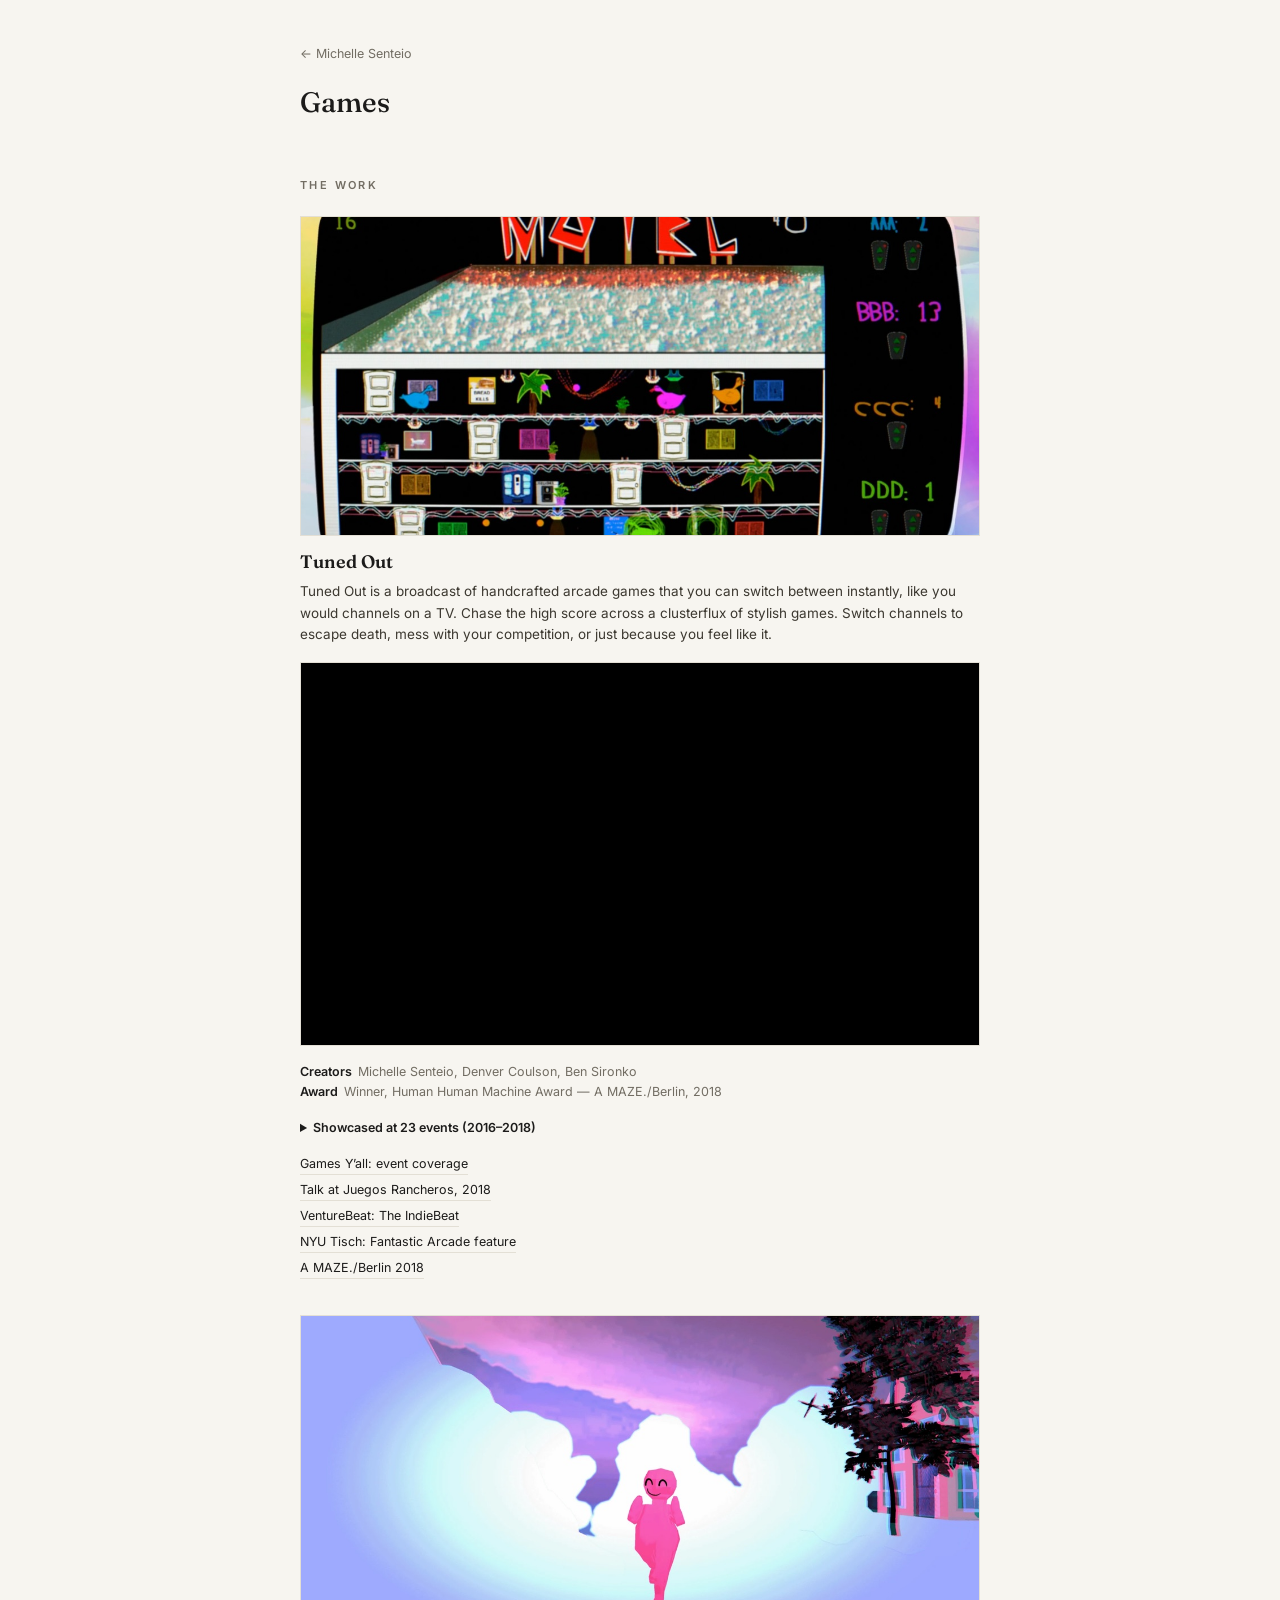
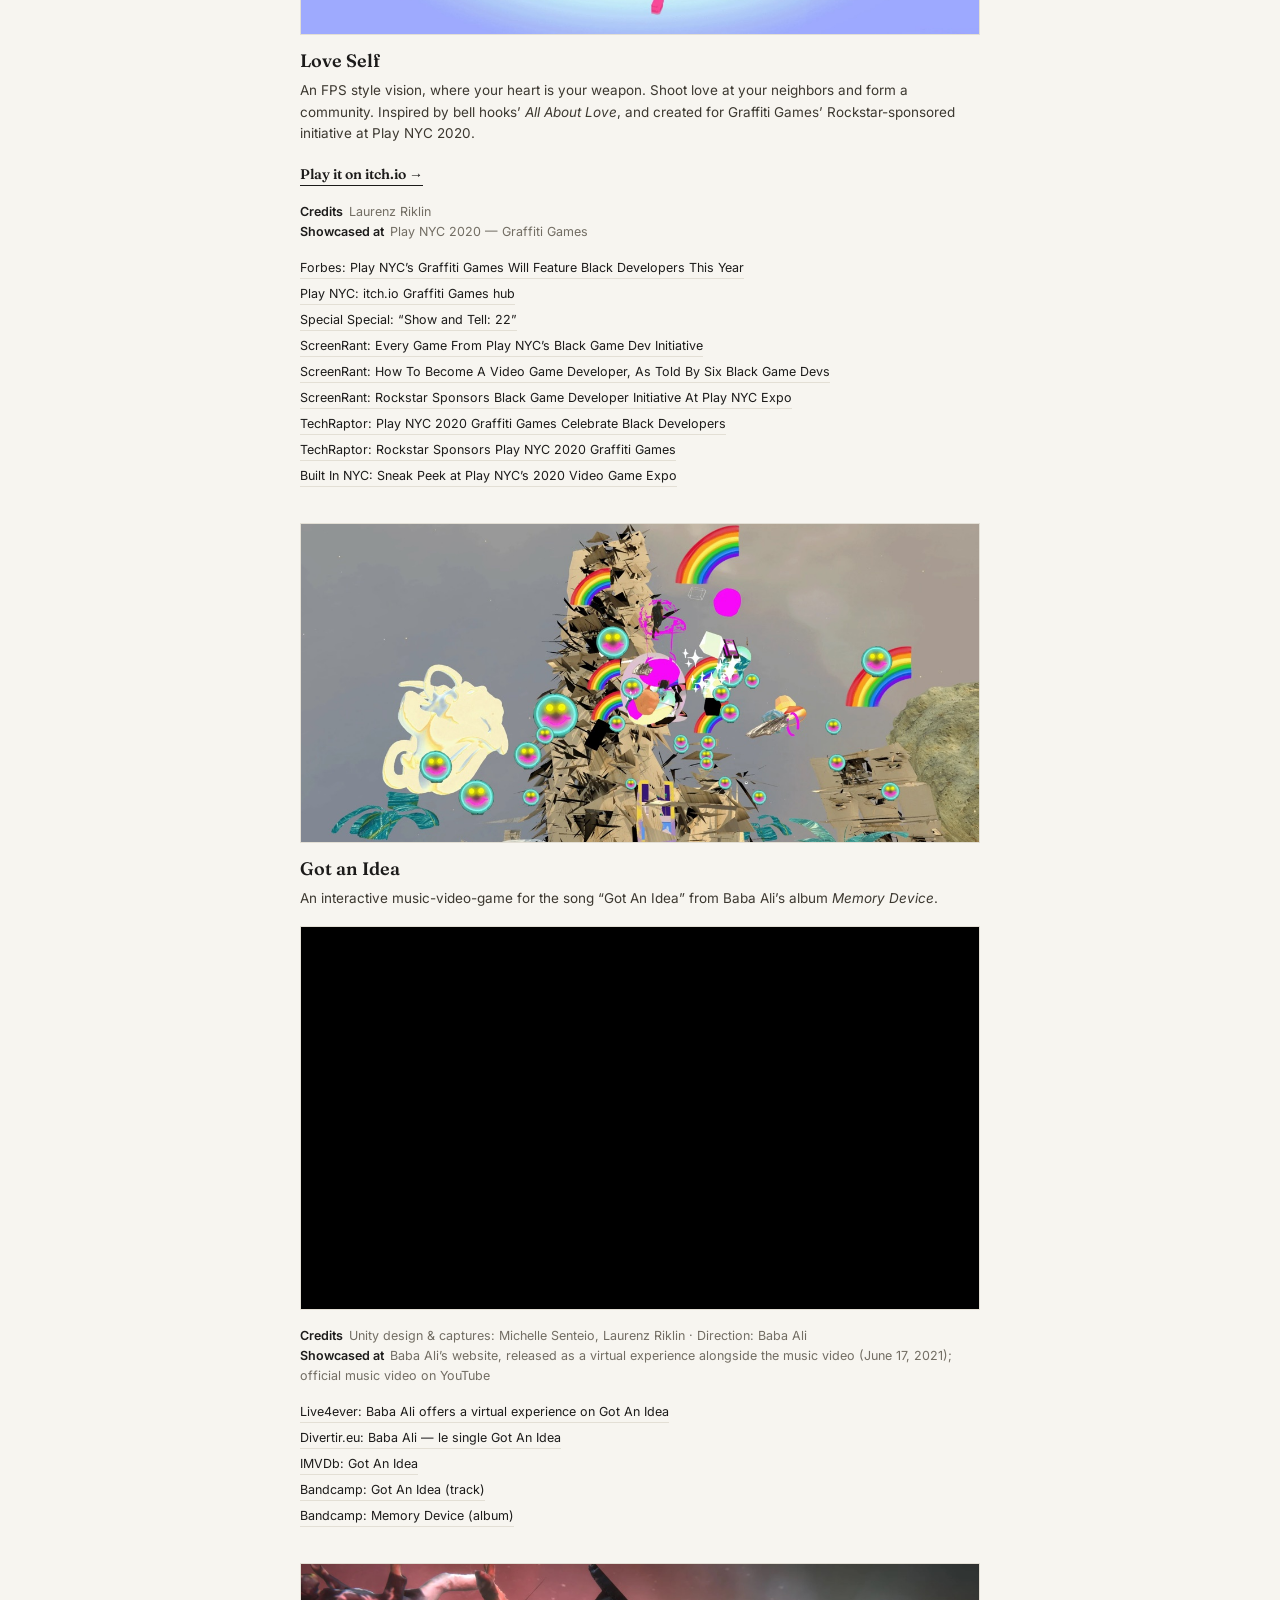
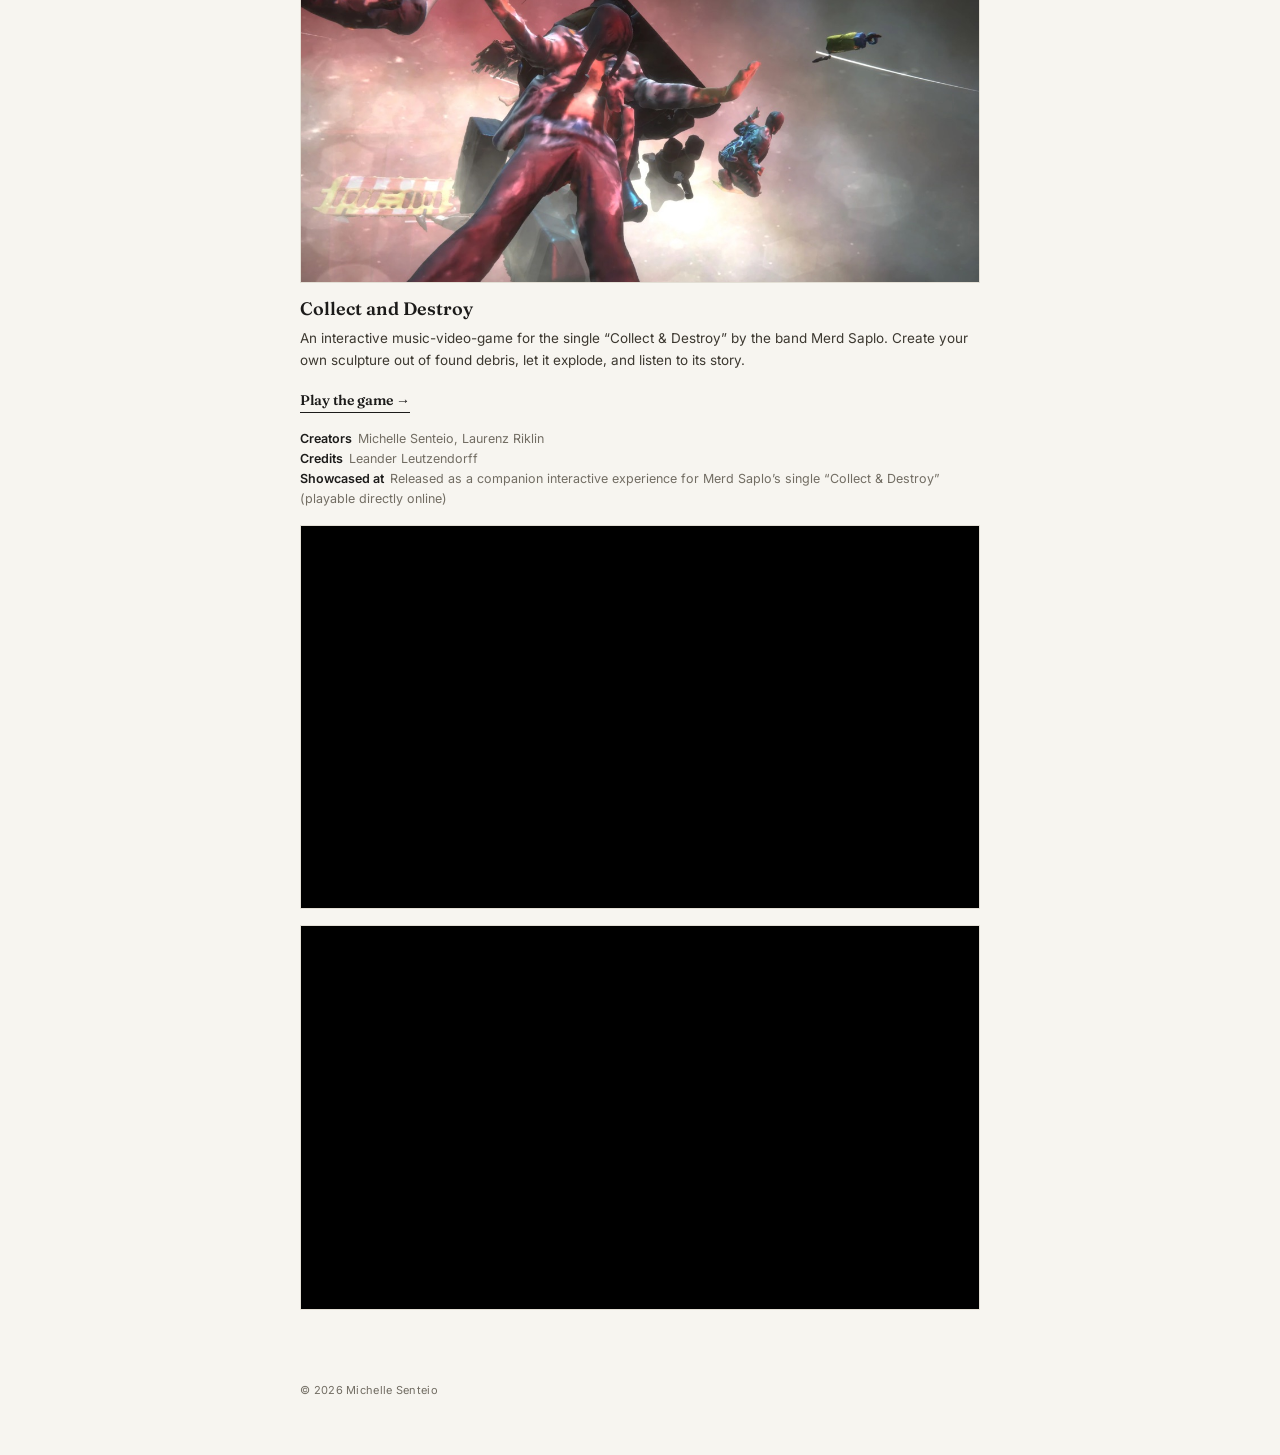
==== commit a74f82e3: "Rework Looking Glass page layout and homepage bio, drop games WIP note Looking Glass: split the RGBD" ====
--- a/games.html
+++ b/games.html
@@ -23,8 +23,6 @@
 
     <main>
       <section class="section">
-        <p class="wip">Under construction.</p>
-
         <h2>The Work</h2>
         <div class="work-list">
 
--- a/styles.css
+++ b/styles.css
@@ -80,64 +80,6 @@
 
 .lede em{font-style:italic;color:var(--ink)}
 
-.lede-swim-wrap{
-  flex-shrink:0;
-  width:140px;
-  height:140px;
-  position:relative;
-  display:block;
-  cursor:pointer;
-}
-
-.lede-swim{
-  position:absolute;
-  inset:0;
-  border-radius:50%;
-  overflow:hidden;
-  border:1px solid var(--line);
-  background:#fff;
-  display:block;
-}
-
-.lede-swim-badge{
-  position:absolute;
-  top:-10px;
-  right:-10px;
-  width:34px;
-  height:auto;
-  pointer-events:none;
-  filter:drop-shadow(0 2px 4px rgba(28,27,26,.2));
-}
-
-.lede-swim-img{
-  position:absolute;
-  top:50%;
-  left:50%;
-  width:120px;
-  height:120px;
-  object-fit:contain;
-  transform:translate(-50%, -50%) scale(1);
-  transition:transform .2s ease-out;
-  pointer-events:none;
-}
-
-.lede-swim::after{
-  content:"";
-  position:absolute;
-  inset:0;
-  border-radius:50%;
-  pointer-events:none;
-  background:
-    radial-gradient(circle at 32% 28%, rgba(255,255,255,.55), rgba(255,255,255,0) 45%),
-    radial-gradient(circle at 68% 76%, rgba(0,0,0,.10), rgba(0,0,0,0) 55%);
-  opacity:0;
-  transition:opacity .2s ease-out;
-}
-
-.lede-swim.is-hover::after{
-  opacity:1;
-}
-
 @media (max-width:560px){
   header.intro{padding-top:32px}
   .lede-row{flex-direction:column-reverse;gap:20px}
@@ -276,6 +218,31 @@
   padding:16px;
 }
 
+.wip-images .full-aspect{
+  height:auto;
+  object-fit:contain;
+  background:#000;
+}
+
+.wip-media-item{
+  position:relative;
+  display:block;
+}
+
+.wip-credit{
+  position:absolute;
+  left:0;
+  right:0;
+  bottom:0;
+  margin:0;
+  padding:10px 12px 8px;
+  background:linear-gradient(to top, rgba(0,0,0,.6), rgba(0,0,0,0));
+  color:#fff;
+  font-size:11px;
+  letter-spacing:.2px;
+  pointer-events:none;
+}
+
 /* ---------- EDUCATION ---------- */
 .edu{margin-bottom:14px}
 .edu:last-child{margin-bottom:0}
@@ -538,3 +505,28 @@
   height:100%;
   border:0;
 }
+
+.tiktok-embed-wrap{
+  display:flex;
+  justify-content:center;
+  margin-top:20px;
+}
+
+.rgbd-pair{
+  display:grid;
+  grid-template-columns:1fr 1fr;
+  gap:16px;
+  margin-bottom:28px;
+}
+
+.rgbd-pair video{
+  width:100%;
+  height:auto;
+  display:block;
+  border:1px solid var(--line);
+  background:#000;
+}
+
+@media (max-width:560px){
+  .rgbd-pair{grid-template-columns:1fr}
+}
